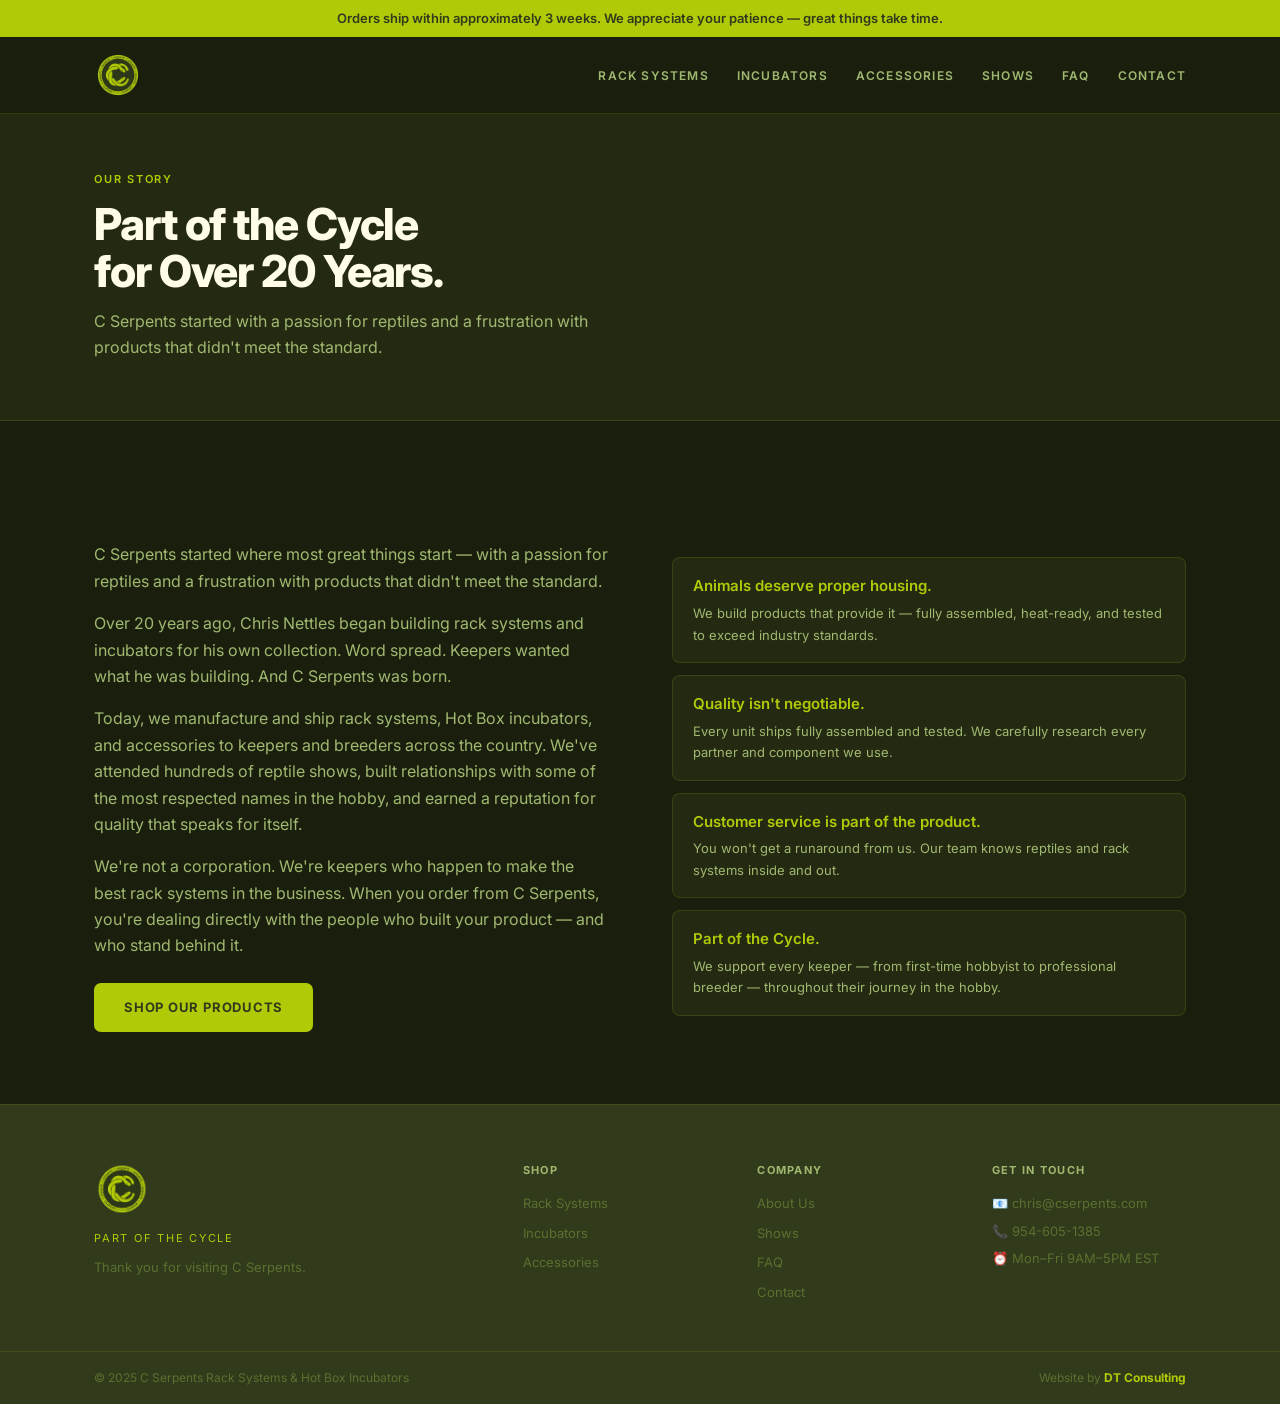
==== cserpents-site/about.html @ 13c09267 "Add files via upload" ====
<!DOCTYPE html>
<html lang="en">
<head>
<meta charset="UTF-8">
<meta name="viewport" content="width=device-width, initial-scale=1.0">
<title>About Us — C Serpents</title>
<link rel="stylesheet" href="css/style.css">
<link href="https://fonts.googleapis.com/css2?family=Inter:wght@300;400;500;600;700;800&display=swap" rel="stylesheet">
</head>
<body>
<div class="announcement-bar">Orders ship within approximately 3 weeks. We appreciate your patience — great things take time.</div>
<header class="site-header">
  <div class="container header-inner">
    <a href="index.html" class="logo"><img src="images/logo.png" alt="C Serpents" height="52"></a>
    <nav class="main-nav">
      <a href="rack-systems.html">Rack Systems</a>
      <a href="incubators.html">Incubators</a>
      <a href="accessories.html">Accessories</a>
      <a href="shows.html">Shows</a>
      <a href="faq.html">FAQ</a>
      <a href="contact.html">Contact</a>
    </nav>
    <button class="menu-toggle" onclick="toggleMenu()">☰</button>
  </div>
  <nav class="mobile-nav" id="mobileNav">
    <a href="rack-systems.html">Rack Systems</a><a href="incubators.html">Incubators</a><a href="accessories.html">Accessories</a><a href="shows.html">Shows</a><a href="faq.html">FAQ</a><a href="contact.html">Contact</a>
  </nav>
</header>
<section class="page-hero">
  <div class="container">
    <div class="eyebrow">Our Story</div>
    <h1>Part of the Cycle<br>for Over 20 Years.</h1>
    <p>C Serpents started with a passion for reptiles and a frustration with products that didn't meet the standard.</p>
  </div>
</section>
<section class="section">
  <div class="container">
    <div class="about-page-content">
      <div>
        <p>C Serpents started where most great things start — with a passion for reptiles and a frustration with products that didn't meet the standard.</p>
        <p>Over 20 years ago, Chris Nettles began building rack systems and incubators for his own collection. Word spread. Keepers wanted what he was building. And C Serpents was born.</p>
        <p>Today, we manufacture and ship rack systems, Hot Box incubators, and accessories to keepers and breeders across the country. We've attended hundreds of reptile shows, built relationships with some of the most respected names in the hobby, and earned a reputation for quality that speaks for itself.</p>
        <p>We're not a corporation. We're keepers who happen to make the best rack systems in the business. When you order from C Serpents, you're dealing directly with the people who built your product — and who stand behind it.</p>
        <a href="rack-systems.html" class="btn btn-primary" style="margin-top:8px;">Shop Our Products</a>
      </div>
      <div>
        <div class="values-list">
          <div class="value-item">
            <h4>Animals deserve proper housing.</h4>
            <p>We build products that provide it — fully assembled, heat-ready, and tested to exceed industry standards.</p>
          </div>
          <div class="value-item">
            <h4>Quality isn't negotiable.</h4>
            <p>Every unit ships fully assembled and tested. We carefully research every partner and component we use.</p>
          </div>
          <div class="value-item">
            <h4>Customer service is part of the product.</h4>
            <p>You won't get a runaround from us. Our team knows reptiles and rack systems inside and out.</p>
          </div>
          <div class="value-item">
            <h4>Part of the Cycle.</h4>
            <p>We support every keeper — from first-time hobbyist to professional breeder — throughout their journey in the hobby.</p>
          </div>
        </div>
      </div>
    </div>
  </div>
</section>
<footer class="site-footer">
  <div class="container footer-inner">
    <div class="footer-brand"><img src="images/logo.png" alt="C Serpents" height="56"><span class="footer-tagline">Part of the Cycle</span><p>Thank you for visiting C Serpents.</p></div>
    <div class="footer-links"><h4>Shop</h4><a href="rack-systems.html">Rack Systems</a><a href="incubators.html">Incubators</a><a href="accessories.html">Accessories</a></div>
    <div class="footer-links"><h4>Company</h4><a href="about.html">About Us</a><a href="shows.html">Shows</a><a href="faq.html">FAQ</a><a href="contact.html">Contact</a></div>
    <div class="footer-contact"><h4>Get in Touch</h4><p>📧 chris@cserpents.com</p><p>📞 954-605-1385</p><p>⏰ Mon–Fri 9AM–5PM EST</p></div>
  </div>
  <div class="footer-bottom"><div class="container"><span>© 2025 C Serpents Rack Systems & Hot Box Incubators</span><span>Website by <strong>DT Consulting</strong></span></div></div>
</footer>
<script src="js/main.js"></script>
</body>
</html>
---- cserpents-site/css/style.css ----
/* ── RESET & BASE ── */
*, *::before, *::after { box-sizing: border-box; margin: 0; padding: 0; }

:root {
  --green:  #b1ca07;
  --dark:   #313a1a;
  --bg:     #1a1f0d;
  --bg2:    #242a12;
  --bg3:    #2c3516;
  --border: rgba(177,202,7,0.15);
  --text:   #fffce8;
  --muted:  #a0b870;
  --dim:    #5a7030;
}

html { scroll-behavior: smooth; }

body {
  font-family: 'Inter', -apple-system, sans-serif;
  background: var(--bg);
  color: var(--text);
  font-size: 15px;
  line-height: 1.65;
}

img { max-width: 100%; display: block; }
a  { color: var(--green); text-decoration: none; }
a:hover { opacity: 0.85; }

.container { max-width: 1140px; margin: 0 auto; padding: 0 24px; }
.section    { padding: 72px 0; }
.eyebrow, .section-label {
  font-size: 11px; font-weight: 600;
  letter-spacing: 0.16em; text-transform: uppercase;
  color: var(--green); margin-bottom: 12px;
  display: block;
}

h1 { font-size: clamp(32px, 5vw, 56px); font-weight: 800; line-height: 1.08; letter-spacing: -0.025em; }
h2 { font-size: clamp(24px, 3.5vw, 38px); font-weight: 700; line-height: 1.15; letter-spacing: -0.02em; margin-bottom: 32px; }
h3 { font-size: 18px; font-weight: 600; margin-bottom: 8px; }
h4 { font-size: 15px; font-weight: 600; margin-bottom: 6px; }

p { color: var(--muted); margin-bottom: 12px; }

/* ── BUTTONS ── */
.btn {
  display: inline-block; padding: 12px 28px; border-radius: 7px;
  font-size: 13px; font-weight: 700; letter-spacing: 0.06em;
  text-transform: uppercase; transition: all 0.2s; cursor: pointer; border: none;
}
.btn-primary { background: var(--green); color: var(--dark); border: 2px solid var(--green); }
.btn-primary:hover { background: #9ab306; border-color: #9ab306; transform: translateY(-1px); opacity: 1; }
.btn-outline { background: transparent; color: var(--green); border: 2px solid var(--green); }
.btn-outline:hover { background: var(--green); color: var(--dark); transform: translateY(-1px); opacity: 1; }

/* ── ANNOUNCEMENT BAR ── */
.announcement-bar {
  background: var(--green); color: var(--dark);
  text-align: center; padding: 8px 16px;
  font-size: 13px; font-weight: 600;
}

/* ── HEADER ── */
.site-header { background: var(--bg); border-bottom: 1px solid var(--border); position: sticky; top: 0; z-index: 100; }
.header-inner { display: flex; align-items: center; justify-content: space-between; padding-top: 14px; padding-bottom: 14px; }
.logo img { height: 48px; }
.main-nav { display: flex; gap: 28px; align-items: center; }
.main-nav a { font-size: 12px; font-weight: 600; letter-spacing: 0.1em; text-transform: uppercase; color: var(--muted); transition: color 0.2s; }
.main-nav a:hover { color: var(--green); opacity: 1; }
.menu-toggle { display: none; background: none; border: none; color: var(--text); font-size: 22px; cursor: pointer; }
.mobile-nav { display: none; flex-direction: column; background: var(--bg2); padding: 16px 24px; gap: 14px; border-top: 1px solid var(--border); }
.mobile-nav.open { display: flex; }
.mobile-nav a { font-size: 14px; font-weight: 500; color: var(--muted); }

/* ── HERO ── */
.hero { padding: 80px 0 72px; }
.hero-inner { display: grid; grid-template-columns: 1fr auto; gap: 60px; align-items: center; }
.hero-text h1 { margin-bottom: 20px; }
.hero-text > p { font-size: 17px; max-width: 520px; margin-bottom: 32px; }
.hero-btns { display: flex; gap: 14px; flex-wrap: wrap; }
.hero-logo img { width: 260px; height: 260px; object-fit: contain; filter: drop-shadow(0 0 40px rgba(177,202,7,0.25)); }

/* ── CATEGORIES ── */
.cat-grid { display: grid; grid-template-columns: repeat(3,1fr); gap: 20px; margin-top: 8px; }
.cat-card { background: var(--bg2); border: 1px solid var(--border); border-radius: 12px; padding: 28px 24px; transition: border-color 0.2s, transform 0.15s; display: block; color: var(--text); }
.cat-card:hover { border-color: rgba(177,202,7,0.5); transform: translateY(-3px); opacity: 1; }
.cat-icon { font-size: 32px; margin-bottom: 14px; }
.cat-card h3 { color: var(--text); margin-bottom: 10px; }
.cat-card p { font-size: 14px; margin-bottom: 16px; }
.cat-link { color: var(--green); font-size: 13px; font-weight: 600; }

/* ── FEATURED PRODUCTS ── */
.featured { background: var(--bg2); }
.products-grid { display: grid; grid-template-columns: repeat(4,1fr); gap: 18px; }
.product-card { background: var(--bg); border: 1px solid var(--border); border-radius: 10px; overflow: hidden; transition: border-color 0.2s, transform 0.15s; display: block; color: var(--text); }
.product-card:hover { border-color: rgba(177,202,7,0.5); transform: translateY(-3px); opacity: 1; }
.product-card img { width: 100%; aspect-ratio: 1; object-fit: cover; background: var(--bg3); }
.product-info { padding: 16px; }
.product-info h4 { color: var(--text); font-size: 14px; margin-bottom: 6px; }
.product-price { color: var(--green); font-size: 18px; font-weight: 700; margin-bottom: 6px; }
.product-info p { font-size: 12px; margin: 0; }

/* ── SHOWS ── */
.shows-section { background: var(--bg3); }
.shows-list { display: flex; flex-direction: column; gap: 4px; margin-top: 8px; max-width: 640px; }
.show-item { display: flex; justify-content: space-between; align-items: center; padding: 14px 20px; background: var(--bg2); border: 1px solid var(--border); border-radius: 8px; }
.show-name { font-weight: 500; color: var(--text); }
.show-date { font-size: 13px; color: var(--green); font-weight: 600; }

/* ── ABOUT ── */
.about-inner { display: grid; grid-template-columns: 1fr 1fr; gap: 64px; align-items: center; }
.about-text h2 { margin-bottom: 16px; }
.stats-grid { display: grid; grid-template-columns: 1fr 1fr; gap: 16px; }
.stat { background: var(--bg2); border: 1px solid var(--border); border-radius: 10px; padding: 20px; text-align: center; }
.stat-num { font-size: 28px; font-weight: 800; color: var(--green); margin-bottom: 4px; }
.stat-label { font-size: 12px; color: var(--muted); font-weight: 500; }

/* ── TESTIMONIALS ── */
.testimonials { background: var(--bg2); }
.testimonials-grid { display: grid; grid-template-columns: repeat(3,1fr); gap: 18px; }
.testimonial { background: var(--bg); border: 1px solid var(--border); border-left: 3px solid var(--green); border-radius: 10px; padding: 22px 20px; }
.testimonial p { font-size: 14px; font-style: italic; color: var(--muted); margin-bottom: 12px; }
.testimonial cite { font-size: 12px; font-weight: 600; color: var(--green); font-style: normal; letter-spacing: 0.06em; }

/* ── PAGE HERO ── */
.page-hero { padding: 56px 0 48px; background: var(--bg2); border-bottom: 1px solid var(--border); }
.page-hero h1 { font-size: clamp(28px, 4vw, 44px); margin-bottom: 12px; }
.page-hero p { font-size: 16px; max-width: 560px; }

/* ── PRODUCT GRID FULL ── */
.product-grid-full { display: grid; grid-template-columns: repeat(auto-fill, minmax(260px,1fr)); gap: 20px; margin-top: 32px; }

/* ── FILTER BAR ── */
.filter-bar { display: flex; gap: 10px; flex-wrap: wrap; margin-bottom: 8px; }
.filter-btn { padding: 7px 18px; border-radius: 20px; border: 1px solid var(--border); background: var(--bg2); color: var(--muted); font-size: 12px; font-weight: 500; cursor: pointer; transition: all 0.2s; }
.filter-btn:hover, .filter-btn.active { background: var(--green); border-color: var(--green); color: var(--dark); }

/* ── FAQ ── */
.faq-list { display: flex; flex-direction: column; gap: 4px; max-width: 740px; }
.faq-item { border: 1px solid var(--border); border-radius: 8px; overflow: hidden; }
.faq-q { padding: 16px 20px; background: var(--bg2); display: flex; justify-content: space-between; align-items: center; cursor: pointer; font-weight: 500; color: var(--text); font-size: 15px; }
.faq-q:hover { background: var(--bg3); }
.faq-q .faq-icon { color: var(--green); font-size: 20px; transition: transform 0.2s; flex-shrink: 0; margin-left: 16px; }
.faq-q.open .faq-icon { transform: rotate(45deg); }
.faq-a { display: none; padding: 16px 20px; background: var(--bg); border-top: 1px solid var(--border); }
.faq-a.open { display: block; }
.faq-a p { font-size: 14px; margin: 0; line-height: 1.7; }

/* ── CONTACT ── */
.contact-grid { display: grid; grid-template-columns: 1fr 1fr; gap: 48px; }
.form-group { margin-bottom: 18px; }
.form-group label { display: block; font-size: 11px; font-weight: 600; color: var(--muted); text-transform: uppercase; letter-spacing: 0.08em; margin-bottom: 6px; }
.form-group input, .form-group textarea { width: 100%; padding: 10px 14px; background: var(--bg2); border: 1px solid var(--border); border-radius: 7px; color: var(--text); font-size: 14px; font-family: inherit; transition: border-color 0.2s; }
.form-group input:focus, .form-group textarea:focus { outline: none; border-color: var(--green); }
.form-group textarea { min-height: 120px; resize: vertical; }
.contact-detail { display: flex; gap: 12px; margin-bottom: 14px; font-size: 15px; align-items: flex-start; }
.contact-detail .icon { font-size: 18px; flex-shrink: 0; }

/* ── FOOTER ── */
.site-footer { background: var(--dark); border-top: 1px solid var(--border); padding: 56px 0 0; }
.footer-inner { display: grid; grid-template-columns: 2fr 1fr 1fr 1fr; gap: 40px; padding-bottom: 40px; }
.footer-brand img { margin-bottom: 12px; }
.footer-tagline { font-size: 11px; letter-spacing: 0.16em; text-transform: uppercase; color: var(--green); margin-bottom: 10px; display: block; }
.footer-brand p { font-size: 13px; color: var(--dim); }
.footer-links h4, .footer-contact h4 { font-size: 11px; font-weight: 700; letter-spacing: 0.12em; text-transform: uppercase; color: var(--muted); margin-bottom: 14px; }
.footer-links a { display: block; font-size: 13px; color: var(--dim); margin-bottom: 8px; transition: color 0.2s; }
.footer-links a:hover { color: var(--green); opacity: 1; }
.footer-contact p { font-size: 13px; color: var(--dim); margin-bottom: 6px; }
.social-links { display: flex; gap: 12px; margin-top: 14px; }
.social-links a { font-size: 12px; font-weight: 600; color: var(--green); }
.footer-bottom { border-top: 1px solid var(--border); padding: 16px 0; }
.footer-bottom .container { display: flex; justify-content: space-between; align-items: center; }
.footer-bottom span { font-size: 12px; color: var(--dim); }
.footer-bottom strong { color: var(--green); }

/* ── ABOUT PAGE ── */
.about-page-content { display: grid; grid-template-columns: 1fr 1fr; gap: 64px; align-items: start; margin-top: 48px; }
.about-page-content p { margin-bottom: 16px; font-size: 16px; }
.values-list { display: flex; flex-direction: column; gap: 12px; margin-top: 16px; }
.value-item { background: var(--bg2); border: 1px solid var(--border); border-radius: 8px; padding: 16px 20px; }
.value-item h4 { color: var(--green); margin-bottom: 4px; }
.value-item p { font-size: 13px; margin: 0; }

/* ── RESPONSIVE ── */
@media (max-width: 1024px) {
  .products-grid { grid-template-columns: repeat(2,1fr); }
  .testimonials-grid { grid-template-columns: repeat(2,1fr); }
  .footer-inner { grid-template-columns: 1fr 1fr; gap: 32px; }
}

@media (max-width: 768px) {
  .hero-inner { grid-template-columns: 1fr; }
  .hero-logo { display: none; }
  .cat-grid { grid-template-columns: 1fr; }
  .about-inner, .about-page-content, .contact-grid { grid-template-columns: 1fr; }
  .main-nav { display: none; }
  .menu-toggle { display: block; }
  .testimonials-grid { grid-template-columns: 1fr; }
  .footer-inner { grid-template-columns: 1fr 1fr; }
}

@media (max-width: 480px) {
  .products-grid { grid-template-columns: 1fr; }
  .stats-grid { grid-template-columns: 1fr 1fr; }
  .footer-inner { grid-template-columns: 1fr; }
  .hero-btns { flex-direction: column; }
  .btn { text-align: center; }
  .footer-bottom .container { flex-direction: column; gap: 6px; text-align: center; }
}
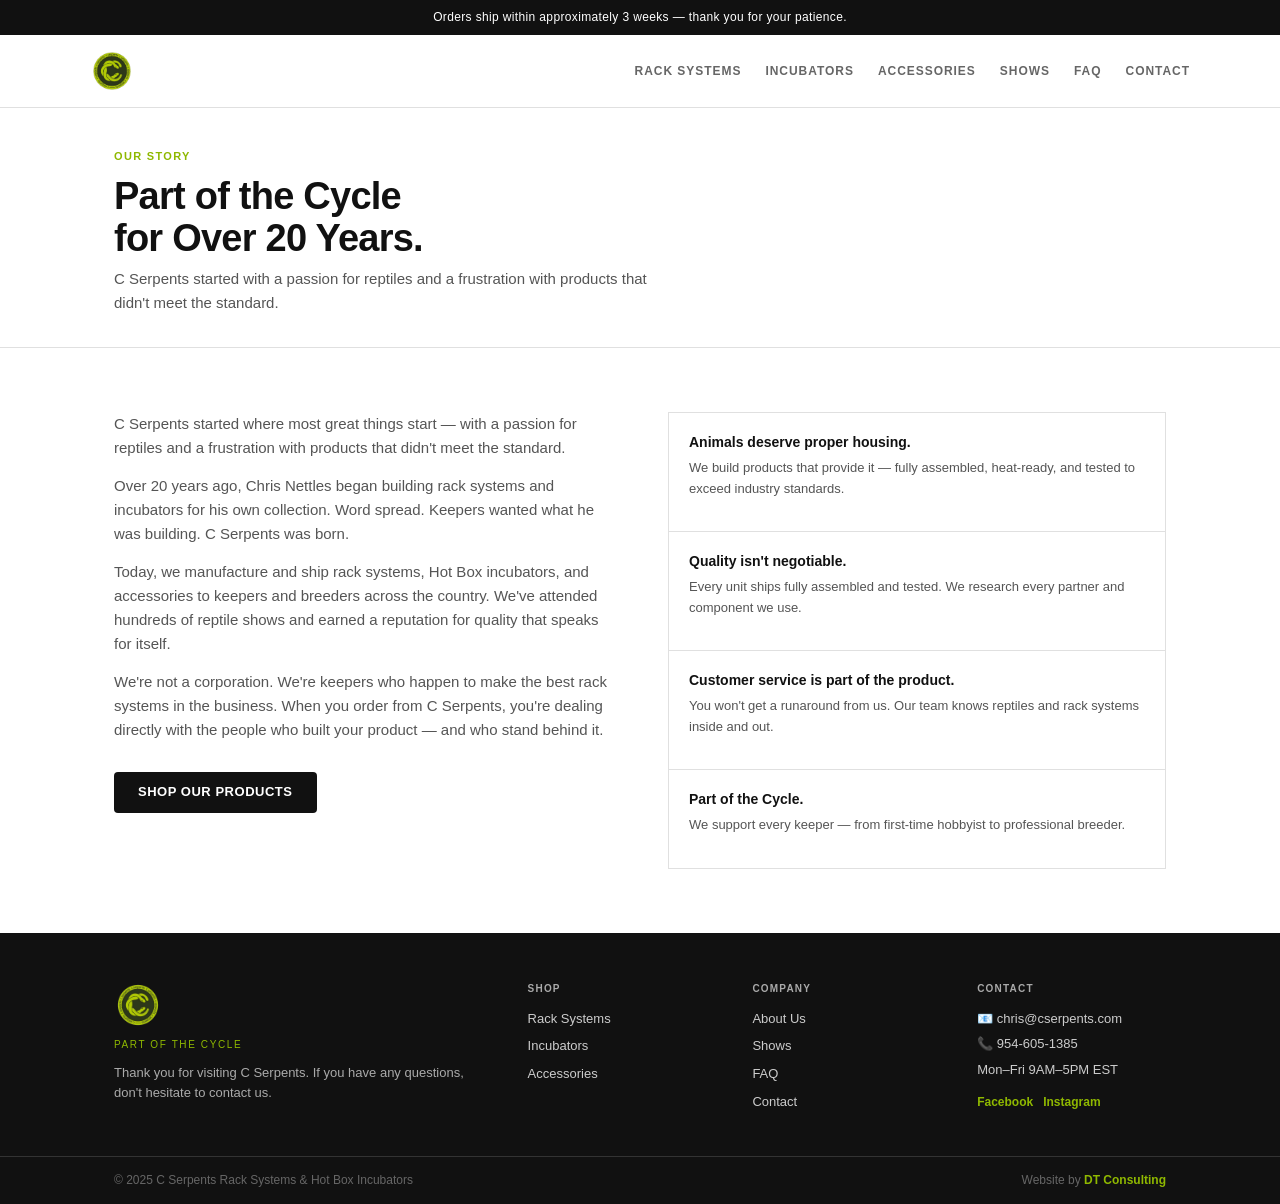
==== commit 107c7a5a: "Update about.html" ====
--- a/cserpents-site/about.html
+++ b/cserpents-site/about.html
@@ -3,15 +3,14 @@
 <head>
 <meta charset="UTF-8">
 <meta name="viewport" content="width=device-width, initial-scale=1.0">
-<title>About Us — C Serpents</title>
+<title>About C Serpents — Rack Systems & Incubators</title>
+<meta name="description" content="C Serpents has been manufacturing premium rack systems and incubators for reptile keepers for over 20 years.">
 <link rel="stylesheet" href="css/style.css">
-<link href="https://fonts.googleapis.com/css2?family=Inter:wght@300;400;500;600;700;800&display=swap" rel="stylesheet">
 </head>
-<body>
-<div class="announcement-bar">Orders ship within approximately 3 weeks. We appreciate your patience — great things take time.</div>
+<body><div class="announcement">Orders ship within approximately 3 weeks — thank you for your patience.</div>
 <header class="site-header">
   <div class="container header-inner">
-    <a href="index.html" class="logo"><img src="images/logo.png" alt="C Serpents" height="52"></a>
+    <a href="index.html" class="logo"><img src="images/logo.png" alt="C Serpents" height="44"></a>
     <nav class="main-nav">
       <a href="rack-systems.html">Rack Systems</a>
       <a href="incubators.html">Incubators</a>
@@ -20,61 +19,48 @@
       <a href="faq.html">FAQ</a>
       <a href="contact.html">Contact</a>
     </nav>
-    <button class="menu-toggle" onclick="toggleMenu()">☰</button>
+    <button class="menu-toggle" onclick="toggleMenu()">&#9776;</button>
   </div>
   <nav class="mobile-nav" id="mobileNav">
-    <a href="rack-systems.html">Rack Systems</a><a href="incubators.html">Incubators</a><a href="accessories.html">Accessories</a><a href="shows.html">Shows</a><a href="faq.html">FAQ</a><a href="contact.html">Contact</a>
+    <a href="rack-systems.html">Rack Systems</a>
+    <a href="incubators.html">Incubators</a>
+    <a href="accessories.html">Accessories</a>
+    <a href="shows.html">Shows</a>
+    <a href="faq.html">FAQ</a>
+    <a href="contact.html">Contact</a>
   </nav>
 </header>
-<section class="page-hero">
-  <div class="container">
-    <div class="eyebrow">Our Story</div>
-    <h1>Part of the Cycle<br>for Over 20 Years.</h1>
-    <p>C Serpents started with a passion for reptiles and a frustration with products that didn't meet the standard.</p>
+<section class="page-hero"><div class="container"><span class="label">Our Story</span><h1>Part of the Cycle<br>for Over 20 Years.</h1><p>C Serpents started with a passion for reptiles and a frustration with products that didn't meet the standard.</p></div></section>
+<section class="section"><div class="container about-inner">
+  <div>
+    <p>C Serpents started where most great things start &mdash; with a passion for reptiles and a frustration with products that didn't meet the standard.</p>
+    <p>Over 20 years ago, Chris Nettles began building rack systems and incubators for his own collection. Word spread. Keepers wanted what he was building. C Serpents was born.</p>
+    <p>Today, we manufacture and ship rack systems, Hot Box incubators, and accessories to keepers and breeders across the country. We've attended hundreds of reptile shows and earned a reputation for quality that speaks for itself.</p>
+    <p>We're not a corporation. We're keepers who happen to make the best rack systems in the business. When you order from C Serpents, you're dealing directly with the people who built your product &mdash; and who stand behind it.</p>
+    <a href="rack-systems.html" class="btn btn-primary" style="margin-top:16px;">Shop Our Products</a>
   </div>
-</section>
-<section class="section">
-  <div class="container">
-    <div class="about-page-content">
-      <div>
-        <p>C Serpents started where most great things start — with a passion for reptiles and a frustration with products that didn't meet the standard.</p>
-        <p>Over 20 years ago, Chris Nettles began building rack systems and incubators for his own collection. Word spread. Keepers wanted what he was building. And C Serpents was born.</p>
-        <p>Today, we manufacture and ship rack systems, Hot Box incubators, and accessories to keepers and breeders across the country. We've attended hundreds of reptile shows, built relationships with some of the most respected names in the hobby, and earned a reputation for quality that speaks for itself.</p>
-        <p>We're not a corporation. We're keepers who happen to make the best rack systems in the business. When you order from C Serpents, you're dealing directly with the people who built your product — and who stand behind it.</p>
-        <a href="rack-systems.html" class="btn btn-primary" style="margin-top:8px;">Shop Our Products</a>
-      </div>
-      <div>
-        <div class="values-list">
-          <div class="value-item">
-            <h4>Animals deserve proper housing.</h4>
-            <p>We build products that provide it — fully assembled, heat-ready, and tested to exceed industry standards.</p>
-          </div>
-          <div class="value-item">
-            <h4>Quality isn't negotiable.</h4>
-            <p>Every unit ships fully assembled and tested. We carefully research every partner and component we use.</p>
-          </div>
-          <div class="value-item">
-            <h4>Customer service is part of the product.</h4>
-            <p>You won't get a runaround from us. Our team knows reptiles and rack systems inside and out.</p>
-          </div>
-          <div class="value-item">
-            <h4>Part of the Cycle.</h4>
-            <p>We support every keeper — from first-time hobbyist to professional breeder — throughout their journey in the hobby.</p>
-          </div>
-        </div>
-      </div>
+  <div>
+    <div class="values-list">
+      <div class="value-item"><h4>Animals deserve proper housing.</h4><p>We build products that provide it &mdash; fully assembled, heat-ready, and tested to exceed industry standards.</p></div>
+      <div class="value-item"><h4>Quality isn't negotiable.</h4><p>Every unit ships fully assembled and tested. We research every partner and component we use.</p></div>
+      <div class="value-item"><h4>Customer service is part of the product.</h4><p>You won't get a runaround from us. Our team knows reptiles and rack systems inside and out.</p></div>
+      <div class="value-item"><h4>Part of the Cycle.</h4><p>We support every keeper &mdash; from first-time hobbyist to professional breeder.</p></div>
     </div>
   </div>
-</section>
+</div></section>
 <footer class="site-footer">
   <div class="container footer-inner">
-    <div class="footer-brand"><img src="images/logo.png" alt="C Serpents" height="56"><span class="footer-tagline">Part of the Cycle</span><p>Thank you for visiting C Serpents.</p></div>
+    <div class="footer-brand">
+      <img src="images/logo.png" alt="C Serpents" height="48">
+      <span class="footer-tagline">Part of the Cycle</span>
+      <p>Thank you for visiting C Serpents. If you have any questions, don't hesitate to contact us.</p>
+    </div>
     <div class="footer-links"><h4>Shop</h4><a href="rack-systems.html">Rack Systems</a><a href="incubators.html">Incubators</a><a href="accessories.html">Accessories</a></div>
     <div class="footer-links"><h4>Company</h4><a href="about.html">About Us</a><a href="shows.html">Shows</a><a href="faq.html">FAQ</a><a href="contact.html">Contact</a></div>
-    <div class="footer-contact"><h4>Get in Touch</h4><p>📧 chris@cserpents.com</p><p>📞 954-605-1385</p><p>⏰ Mon–Fri 9AM–5PM EST</p></div>
+    <div class="footer-contact"><h4>Contact</h4><p>&#128231; chris@cserpents.com</p><p>&#128222; 954-605-1385</p><p>Mon&#8211;Fri 9AM&#8211;5PM EST</p><div class="social-links"><a href="https://www.facebook.com/C-Serpents-Reptiles-and-Racks-219701221396232/" target="_blank">Facebook</a><a href="https://www.instagram.com/cserpents/" target="_blank">Instagram</a></div></div>
   </div>
-  <div class="footer-bottom"><div class="container"><span>© 2025 C Serpents Rack Systems & Hot Box Incubators</span><span>Website by <strong>DT Consulting</strong></span></div></div>
+  <div class="footer-bottom"><div class="container"><span>&copy; 2025 C Serpents Rack Systems &amp; Hot Box Incubators</span><span>Website by <strong>DT Consulting</strong></span></div></div>
 </footer>
 <script src="js/main.js"></script>
 </body>
-</html>+</html>
--- a/cserpents-site/css/style.css
+++ b/cserpents-site/css/style.css
@@ -1,210 +1,247 @@
-/* ── RESET & BASE ── */
 *, *::before, *::after { box-sizing: border-box; margin: 0; padding: 0; }
 
 :root {
-  --green:  #b1ca07;
-  --dark:   #313a1a;
-  --bg:     #1a1f0d;
-  --bg2:    #242a12;
-  --bg3:    #2c3516;
-  --border: rgba(177,202,7,0.15);
-  --text:   #fffce8;
-  --muted:  #a0b870;
-  --dim:    #5a7030;
+  --green: #8fb800;
+  --black: #111111;
+  --gray:  #555555;
+  --light: #f5f5f5;
+  --border: #e0e0e0;
+  --white: #ffffff;
 }
 
 html { scroll-behavior: smooth; }
 
 body {
-  font-family: 'Inter', -apple-system, sans-serif;
-  background: var(--bg);
-  color: var(--text);
+  font-family: -apple-system, BlinkMacSystemFont, 'Segoe UI', Helvetica, Arial, sans-serif;
+  background: var(--white);
+  color: var(--black);
   font-size: 15px;
-  line-height: 1.65;
+  line-height: 1.6;
 }
 
 img { max-width: 100%; display: block; }
-a  { color: var(--green); text-decoration: none; }
-a:hover { opacity: 0.85; }
-
-.container { max-width: 1140px; margin: 0 auto; padding: 0 24px; }
-.section    { padding: 72px 0; }
-.eyebrow, .section-label {
+a { color: var(--black); text-decoration: none; }
+
+.container { max-width: 1100px; margin: 0 auto; padding: 0 24px; }
+.section { padding: 64px 0; }
+
+h1 { font-size: clamp(28px, 4vw, 48px); font-weight: 700; line-height: 1.1; letter-spacing: -0.02em; }
+h2 { font-size: clamp(22px, 3vw, 34px); font-weight: 700; line-height: 1.15; letter-spacing: -0.015em; margin-bottom: 28px; }
+h3 { font-size: 17px; font-weight: 600; margin-bottom: 6px; }
+h4 { font-size: 14px; font-weight: 600; margin-bottom: 4px; }
+p  { color: var(--gray); }
+
+/* LABEL */
+.label {
   font-size: 11px; font-weight: 600;
-  letter-spacing: 0.16em; text-transform: uppercase;
-  color: var(--green); margin-bottom: 12px;
-  display: block;
-}
-
-h1 { font-size: clamp(32px, 5vw, 56px); font-weight: 800; line-height: 1.08; letter-spacing: -0.025em; }
-h2 { font-size: clamp(24px, 3.5vw, 38px); font-weight: 700; line-height: 1.15; letter-spacing: -0.02em; margin-bottom: 32px; }
-h3 { font-size: 18px; font-weight: 600; margin-bottom: 8px; }
-h4 { font-size: 15px; font-weight: 600; margin-bottom: 6px; }
-
-p { color: var(--muted); margin-bottom: 12px; }
-
-/* ── BUTTONS ── */
+  letter-spacing: 0.12em; text-transform: uppercase;
+  color: var(--green); display: block; margin-bottom: 10px;
+}
+
+/* BUTTONS */
 .btn {
-  display: inline-block; padding: 12px 28px; border-radius: 7px;
-  font-size: 13px; font-weight: 700; letter-spacing: 0.06em;
-  text-transform: uppercase; transition: all 0.2s; cursor: pointer; border: none;
-}
-.btn-primary { background: var(--green); color: var(--dark); border: 2px solid var(--green); }
-.btn-primary:hover { background: #9ab306; border-color: #9ab306; transform: translateY(-1px); opacity: 1; }
-.btn-outline { background: transparent; color: var(--green); border: 2px solid var(--green); }
-.btn-outline:hover { background: var(--green); color: var(--dark); transform: translateY(-1px); opacity: 1; }
-
-/* ── ANNOUNCEMENT BAR ── */
-.announcement-bar {
-  background: var(--green); color: var(--dark);
+  display: inline-block; padding: 10px 24px;
+  font-size: 13px; font-weight: 600;
+  letter-spacing: 0.04em; text-transform: uppercase;
+  border-radius: 4px; transition: background 0.15s, color 0.15s;
+  cursor: pointer; border: none;
+}
+.btn-primary { background: var(--black); color: var(--white); }
+.btn-primary:hover { background: #333; color: var(--white); }
+.btn-outline { background: transparent; color: var(--black); border: 1.5px solid var(--black); }
+.btn-outline:hover { background: var(--black); color: var(--white); }
+.btn-green { background: var(--green); color: var(--white); }
+.btn-green:hover { background: #7aa300; color: var(--white); }
+
+/* ANNOUNCEMENT */
+.announcement {
+  background: var(--black); color: var(--white);
   text-align: center; padding: 8px 16px;
-  font-size: 13px; font-weight: 600;
-}
-
-/* ── HEADER ── */
-.site-header { background: var(--bg); border-bottom: 1px solid var(--border); position: sticky; top: 0; z-index: 100; }
-.header-inner { display: flex; align-items: center; justify-content: space-between; padding-top: 14px; padding-bottom: 14px; }
-.logo img { height: 48px; }
-.main-nav { display: flex; gap: 28px; align-items: center; }
-.main-nav a { font-size: 12px; font-weight: 600; letter-spacing: 0.1em; text-transform: uppercase; color: var(--muted); transition: color 0.2s; }
-.main-nav a:hover { color: var(--green); opacity: 1; }
-.menu-toggle { display: none; background: none; border: none; color: var(--text); font-size: 22px; cursor: pointer; }
-.mobile-nav { display: none; flex-direction: column; background: var(--bg2); padding: 16px 24px; gap: 14px; border-top: 1px solid var(--border); }
+  font-size: 12px; font-weight: 500; letter-spacing: 0.03em;
+}
+
+/* HEADER */
+.site-header {
+  background: var(--white);
+  border-bottom: 1px solid var(--border);
+  position: sticky; top: 0; z-index: 100;
+}
+.header-inner {
+  display: flex; align-items: center;
+  justify-content: space-between;
+  padding: 14px 0;
+}
+.logo img { height: 44px; }
+.main-nav { display: flex; gap: 24px; align-items: center; }
+.main-nav a {
+  font-size: 12px; font-weight: 600;
+  letter-spacing: 0.08em; text-transform: uppercase;
+  color: #666; transition: color 0.15s;
+}
+.main-nav a:hover, .main-nav a.active { color: var(--black); }
+.menu-toggle { display: none; background: none; border: none; font-size: 20px; cursor: pointer; }
+.mobile-nav { display: none; flex-direction: column; padding: 16px 24px; gap: 14px; border-top: 1px solid var(--border); background: var(--white); }
 .mobile-nav.open { display: flex; }
-.mobile-nav a { font-size: 14px; font-weight: 500; color: var(--muted); }
-
-/* ── HERO ── */
-.hero { padding: 80px 0 72px; }
-.hero-inner { display: grid; grid-template-columns: 1fr auto; gap: 60px; align-items: center; }
-.hero-text h1 { margin-bottom: 20px; }
-.hero-text > p { font-size: 17px; max-width: 520px; margin-bottom: 32px; }
-.hero-btns { display: flex; gap: 14px; flex-wrap: wrap; }
-.hero-logo img { width: 260px; height: 260px; object-fit: contain; filter: drop-shadow(0 0 40px rgba(177,202,7,0.25)); }
-
-/* ── CATEGORIES ── */
-.cat-grid { display: grid; grid-template-columns: repeat(3,1fr); gap: 20px; margin-top: 8px; }
-.cat-card { background: var(--bg2); border: 1px solid var(--border); border-radius: 12px; padding: 28px 24px; transition: border-color 0.2s, transform 0.15s; display: block; color: var(--text); }
-.cat-card:hover { border-color: rgba(177,202,7,0.5); transform: translateY(-3px); opacity: 1; }
-.cat-icon { font-size: 32px; margin-bottom: 14px; }
-.cat-card h3 { color: var(--text); margin-bottom: 10px; }
-.cat-card p { font-size: 14px; margin-bottom: 16px; }
-.cat-link { color: var(--green); font-size: 13px; font-weight: 600; }
-
-/* ── FEATURED PRODUCTS ── */
-.featured { background: var(--bg2); }
-.products-grid { display: grid; grid-template-columns: repeat(4,1fr); gap: 18px; }
-.product-card { background: var(--bg); border: 1px solid var(--border); border-radius: 10px; overflow: hidden; transition: border-color 0.2s, transform 0.15s; display: block; color: var(--text); }
-.product-card:hover { border-color: rgba(177,202,7,0.5); transform: translateY(-3px); opacity: 1; }
-.product-card img { width: 100%; aspect-ratio: 1; object-fit: cover; background: var(--bg3); }
-.product-info { padding: 16px; }
-.product-info h4 { color: var(--text); font-size: 14px; margin-bottom: 6px; }
-.product-price { color: var(--green); font-size: 18px; font-weight: 700; margin-bottom: 6px; }
-.product-info p { font-size: 12px; margin: 0; }
-
-/* ── SHOWS ── */
-.shows-section { background: var(--bg3); }
-.shows-list { display: flex; flex-direction: column; gap: 4px; margin-top: 8px; max-width: 640px; }
-.show-item { display: flex; justify-content: space-between; align-items: center; padding: 14px 20px; background: var(--bg2); border: 1px solid var(--border); border-radius: 8px; }
-.show-name { font-weight: 500; color: var(--text); }
+.mobile-nav a { font-size: 14px; font-weight: 500; color: #555; }
+
+/* HERO */
+.hero { padding: 64px 0 56px; border-bottom: 1px solid var(--border); }
+.hero-inner { display: grid; grid-template-columns: 1fr 280px; gap: 48px; align-items: center; }
+.hero .label { margin-bottom: 14px; }
+.hero h1 { margin-bottom: 16px; }
+.hero p { font-size: 16px; max-width: 500px; margin-bottom: 28px; }
+.hero-btns { display: flex; gap: 12px; flex-wrap: wrap; }
+.hero-img img { width: 240px; height: 240px; object-fit: contain; }
+
+/* CATEGORIES */
+.categories { background: var(--light); }
+.cat-grid { display: grid; grid-template-columns: repeat(3,1fr); gap: 1px; background: var(--border); border: 1px solid var(--border); }
+.cat-card {
+  background: var(--white); padding: 28px 24px;
+  display: block; transition: background 0.15s;
+}
+.cat-card:hover { background: #fafff0; }
+.cat-card h3 { color: var(--black); margin-bottom: 8px; font-size: 16px; }
+.cat-card p { font-size: 13px; margin-bottom: 14px; line-height: 1.55; }
+.cat-link { font-size: 12px; font-weight: 600; color: var(--green); text-transform: uppercase; letter-spacing: 0.06em; }
+
+/* PRODUCTS GRID */
+.product-grid { display: grid; grid-template-columns: repeat(4,1fr); gap: 16px; }
+.product-card {
+  border: 1px solid var(--border); display: block;
+  transition: border-color 0.15s;
+}
+.product-card:hover { border-color: #aaa; }
+.product-card img { width: 100%; aspect-ratio: 1; object-fit: cover; background: var(--light); }
+.product-info { padding: 14px; }
+.product-info h4 { color: var(--black); font-size: 13px; margin-bottom: 4px; line-height: 1.4; }
+.product-price { color: var(--green); font-size: 16px; font-weight: 700; margin-bottom: 4px; }
+.product-info p { font-size: 12px; line-height: 1.5; }
+
+/* ALL PRODUCTS PAGE */
+.product-grid-full { display: grid; grid-template-columns: repeat(auto-fill, minmax(220px,1fr)); gap: 16px; margin-top: 24px; }
+
+/* FILTER */
+.filter-bar { display: flex; gap: 8px; flex-wrap: wrap; margin-bottom: 24px; }
+.filter-btn {
+  padding: 6px 16px; font-size: 12px; font-weight: 500;
+  border: 1px solid var(--border); background: var(--white);
+  cursor: pointer; transition: all 0.15s; border-radius: 2px;
+}
+.filter-btn:hover { border-color: var(--black); }
+.filter-btn.active { background: var(--black); color: var(--white); border-color: var(--black); }
+
+/* SHOWS */
+.shows-list { display: flex; flex-direction: column; border: 1px solid var(--border); max-width: 600px; }
+.show-item {
+  display: flex; justify-content: space-between;
+  align-items: center; padding: 14px 18px;
+  border-bottom: 1px solid var(--border);
+}
+.show-item:last-child { border-bottom: none; }
+.show-name { font-weight: 500; font-size: 14px; }
 .show-date { font-size: 13px; color: var(--green); font-weight: 600; }
 
-/* ── ABOUT ── */
-.about-inner { display: grid; grid-template-columns: 1fr 1fr; gap: 64px; align-items: center; }
-.about-text h2 { margin-bottom: 16px; }
-.stats-grid { display: grid; grid-template-columns: 1fr 1fr; gap: 16px; }
-.stat { background: var(--bg2); border: 1px solid var(--border); border-radius: 10px; padding: 20px; text-align: center; }
-.stat-num { font-size: 28px; font-weight: 800; color: var(--green); margin-bottom: 4px; }
-.stat-label { font-size: 12px; color: var(--muted); font-weight: 500; }
-
-/* ── TESTIMONIALS ── */
-.testimonials { background: var(--bg2); }
-.testimonials-grid { display: grid; grid-template-columns: repeat(3,1fr); gap: 18px; }
-.testimonial { background: var(--bg); border: 1px solid var(--border); border-left: 3px solid var(--green); border-radius: 10px; padding: 22px 20px; }
-.testimonial p { font-size: 14px; font-style: italic; color: var(--muted); margin-bottom: 12px; }
-.testimonial cite { font-size: 12px; font-weight: 600; color: var(--green); font-style: normal; letter-spacing: 0.06em; }
-
-/* ── PAGE HERO ── */
-.page-hero { padding: 56px 0 48px; background: var(--bg2); border-bottom: 1px solid var(--border); }
-.page-hero h1 { font-size: clamp(28px, 4vw, 44px); margin-bottom: 12px; }
-.page-hero p { font-size: 16px; max-width: 560px; }
-
-/* ── PRODUCT GRID FULL ── */
-.product-grid-full { display: grid; grid-template-columns: repeat(auto-fill, minmax(260px,1fr)); gap: 20px; margin-top: 32px; }
-
-/* ── FILTER BAR ── */
-.filter-bar { display: flex; gap: 10px; flex-wrap: wrap; margin-bottom: 8px; }
-.filter-btn { padding: 7px 18px; border-radius: 20px; border: 1px solid var(--border); background: var(--bg2); color: var(--muted); font-size: 12px; font-weight: 500; cursor: pointer; transition: all 0.2s; }
-.filter-btn:hover, .filter-btn.active { background: var(--green); border-color: var(--green); color: var(--dark); }
-
-/* ── FAQ ── */
-.faq-list { display: flex; flex-direction: column; gap: 4px; max-width: 740px; }
-.faq-item { border: 1px solid var(--border); border-radius: 8px; overflow: hidden; }
-.faq-q { padding: 16px 20px; background: var(--bg2); display: flex; justify-content: space-between; align-items: center; cursor: pointer; font-weight: 500; color: var(--text); font-size: 15px; }
-.faq-q:hover { background: var(--bg3); }
-.faq-q .faq-icon { color: var(--green); font-size: 20px; transition: transform 0.2s; flex-shrink: 0; margin-left: 16px; }
+/* ABOUT / STATS */
+.about-inner { display: grid; grid-template-columns: 1fr 1fr; gap: 56px; align-items: start; }
+.about-inner p { margin-bottom: 14px; font-size: 15px; }
+.stats-grid { display: grid; grid-template-columns: 1fr 1fr; gap: 1px; background: var(--border); border: 1px solid var(--border); }
+.stat { background: var(--white); padding: 20px; }
+.stat-num { font-size: 26px; font-weight: 700; color: var(--black); margin-bottom: 2px; }
+.stat-label { font-size: 12px; color: var(--gray); }
+
+/* TESTIMONIALS */
+.testimonials { background: var(--light); }
+.testimonials-grid { display: grid; grid-template-columns: repeat(3,1fr); gap: 16px; }
+.testimonial { background: var(--white); border: 1px solid var(--border); padding: 20px; }
+.testimonial p { font-size: 13px; font-style: italic; color: var(--gray); margin-bottom: 10px; line-height: 1.6; }
+.testimonial cite { font-size: 12px; font-weight: 600; color: var(--black); font-style: normal; }
+
+/* PAGE HERO */
+.page-hero { padding: 40px 0 32px; border-bottom: 1px solid var(--border); }
+.page-hero h1 { font-size: clamp(24px, 3.5vw, 38px); margin-bottom: 8px; }
+.page-hero p { font-size: 15px; max-width: 560px; }
+
+/* INFO BOX */
+.info-box { background: var(--light); border: 1px solid var(--border); padding: 22px 24px; margin-top: 32px; max-width: 640px; }
+.info-box h4 { margin-bottom: 8px; font-size: 14px; }
+.info-box p { font-size: 13px; }
+
+/* FAQ */
+.faq-list { display: flex; flex-direction: column; max-width: 720px; }
+.faq-item { border-bottom: 1px solid var(--border); }
+.faq-item:first-child { border-top: 1px solid var(--border); }
+.faq-q {
+  padding: 16px 0; display: flex; justify-content: space-between;
+  align-items: center; cursor: pointer; font-weight: 500; font-size: 15px;
+}
+.faq-q:hover { color: var(--green); }
+.faq-icon { color: var(--green); font-size: 18px; flex-shrink: 0; margin-left: 16px; transition: transform 0.2s; }
 .faq-q.open .faq-icon { transform: rotate(45deg); }
-.faq-a { display: none; padding: 16px 20px; background: var(--bg); border-top: 1px solid var(--border); }
+.faq-a { display: none; padding: 0 0 16px; }
 .faq-a.open { display: block; }
-.faq-a p { font-size: 14px; margin: 0; line-height: 1.7; }
-
-/* ── CONTACT ── */
+.faq-a p { font-size: 14px; line-height: 1.7; }
+
+/* CONTACT */
 .contact-grid { display: grid; grid-template-columns: 1fr 1fr; gap: 48px; }
-.form-group { margin-bottom: 18px; }
-.form-group label { display: block; font-size: 11px; font-weight: 600; color: var(--muted); text-transform: uppercase; letter-spacing: 0.08em; margin-bottom: 6px; }
-.form-group input, .form-group textarea { width: 100%; padding: 10px 14px; background: var(--bg2); border: 1px solid var(--border); border-radius: 7px; color: var(--text); font-size: 14px; font-family: inherit; transition: border-color 0.2s; }
-.form-group input:focus, .form-group textarea:focus { outline: none; border-color: var(--green); }
-.form-group textarea { min-height: 120px; resize: vertical; }
-.contact-detail { display: flex; gap: 12px; margin-bottom: 14px; font-size: 15px; align-items: flex-start; }
-.contact-detail .icon { font-size: 18px; flex-shrink: 0; }
-
-/* ── FOOTER ── */
-.site-footer { background: var(--dark); border-top: 1px solid var(--border); padding: 56px 0 0; }
-.footer-inner { display: grid; grid-template-columns: 2fr 1fr 1fr 1fr; gap: 40px; padding-bottom: 40px; }
-.footer-brand img { margin-bottom: 12px; }
-.footer-tagline { font-size: 11px; letter-spacing: 0.16em; text-transform: uppercase; color: var(--green); margin-bottom: 10px; display: block; }
-.footer-brand p { font-size: 13px; color: var(--dim); }
-.footer-links h4, .footer-contact h4 { font-size: 11px; font-weight: 700; letter-spacing: 0.12em; text-transform: uppercase; color: var(--muted); margin-bottom: 14px; }
-.footer-links a { display: block; font-size: 13px; color: var(--dim); margin-bottom: 8px; transition: color 0.2s; }
-.footer-links a:hover { color: var(--green); opacity: 1; }
-.footer-contact p { font-size: 13px; color: var(--dim); margin-bottom: 6px; }
-.social-links { display: flex; gap: 12px; margin-top: 14px; }
+.form-group { margin-bottom: 16px; }
+.form-group label { display: block; font-size: 11px; font-weight: 600; text-transform: uppercase; letter-spacing: 0.08em; color: #666; margin-bottom: 5px; }
+.form-group input, .form-group textarea {
+  width: 100%; padding: 9px 12px;
+  border: 1px solid var(--border); background: var(--white);
+  font-size: 14px; font-family: inherit; color: var(--black);
+  transition: border-color 0.15s;
+}
+.form-group input:focus, .form-group textarea:focus { outline: none; border-color: var(--black); }
+.form-group textarea { min-height: 110px; resize: vertical; }
+.contact-detail { display: flex; gap: 12px; margin-bottom: 14px; font-size: 14px; }
+
+/* VALUES */
+.values-list { display: flex; flex-direction: column; gap: 0; border: 1px solid var(--border); }
+.value-item { padding: 18px 20px; border-bottom: 1px solid var(--border); }
+.value-item:last-child { border-bottom: none; }
+.value-item h4 { color: var(--black); margin-bottom: 4px; }
+.value-item p { font-size: 13px; }
+
+/* FOOTER */
+.site-footer { background: var(--black); color: var(--white); padding: 48px 0 0; }
+.footer-inner { display: grid; grid-template-columns: 2fr 1fr 1fr 1fr; gap: 36px; padding-bottom: 36px; }
+.footer-brand p { font-size: 13px; color: #aaa; margin-top: 10px; }
+.footer-tagline { font-size: 10px; letter-spacing: 0.16em; text-transform: uppercase; color: var(--green); display: block; margin-top: 8px; margin-bottom: 6px; }
+.footer-links h4, .footer-contact h4 { font-size: 10px; font-weight: 600; letter-spacing: 0.12em; text-transform: uppercase; color: #aaa; margin-bottom: 12px; }
+.footer-links a { display: block; font-size: 13px; color: #ccc; margin-bottom: 7px; transition: color 0.15s; }
+.footer-links a:hover { color: var(--white); }
+.footer-contact p { font-size: 13px; color: #ccc; margin-bottom: 5px; }
+.social-links { display: flex; gap: 10px; margin-top: 12px; }
 .social-links a { font-size: 12px; font-weight: 600; color: var(--green); }
-.footer-bottom { border-top: 1px solid var(--border); padding: 16px 0; }
-.footer-bottom .container { display: flex; justify-content: space-between; align-items: center; }
-.footer-bottom span { font-size: 12px; color: var(--dim); }
+.footer-bottom { border-top: 1px solid #333; padding: 14px 0; }
+.footer-bottom .container { display: flex; justify-content: space-between; }
+.footer-bottom span { font-size: 12px; color: #666; }
 .footer-bottom strong { color: var(--green); }
 
-/* ── ABOUT PAGE ── */
-.about-page-content { display: grid; grid-template-columns: 1fr 1fr; gap: 64px; align-items: start; margin-top: 48px; }
-.about-page-content p { margin-bottom: 16px; font-size: 16px; }
-.values-list { display: flex; flex-direction: column; gap: 12px; margin-top: 16px; }
-.value-item { background: var(--bg2); border: 1px solid var(--border); border-radius: 8px; padding: 16px 20px; }
-.value-item h4 { color: var(--green); margin-bottom: 4px; }
-.value-item p { font-size: 13px; margin: 0; }
-
-/* ── RESPONSIVE ── */
+/* SECTION DIVIDER */
+.divider { height: 1px; background: var(--border); }
+
+/* RESPONSIVE */
 @media (max-width: 1024px) {
-  .products-grid { grid-template-columns: repeat(2,1fr); }
+  .product-grid { grid-template-columns: repeat(3,1fr); }
   .testimonials-grid { grid-template-columns: repeat(2,1fr); }
-  .footer-inner { grid-template-columns: 1fr 1fr; gap: 32px; }
-}
-
+  .footer-inner { grid-template-columns: 1fr 1fr; }
+}
 @media (max-width: 768px) {
   .hero-inner { grid-template-columns: 1fr; }
-  .hero-logo { display: none; }
+  .hero-img { display: none; }
   .cat-grid { grid-template-columns: 1fr; }
-  .about-inner, .about-page-content, .contact-grid { grid-template-columns: 1fr; }
+  .about-inner, .contact-grid { grid-template-columns: 1fr; }
   .main-nav { display: none; }
   .menu-toggle { display: block; }
   .testimonials-grid { grid-template-columns: 1fr; }
   .footer-inner { grid-template-columns: 1fr 1fr; }
-}
-
+  .product-grid { grid-template-columns: repeat(2,1fr); }
+}
 @media (max-width: 480px) {
-  .products-grid { grid-template-columns: 1fr; }
+  .product-grid { grid-template-columns: 1fr; }
   .stats-grid { grid-template-columns: 1fr 1fr; }
   .footer-inner { grid-template-columns: 1fr; }
-  .hero-btns { flex-direction: column; }
-  .btn { text-align: center; }
-  .footer-bottom .container { flex-direction: column; gap: 6px; text-align: center; }
-}
+  .footer-bottom .container { flex-direction: column; gap: 4px; }
+}
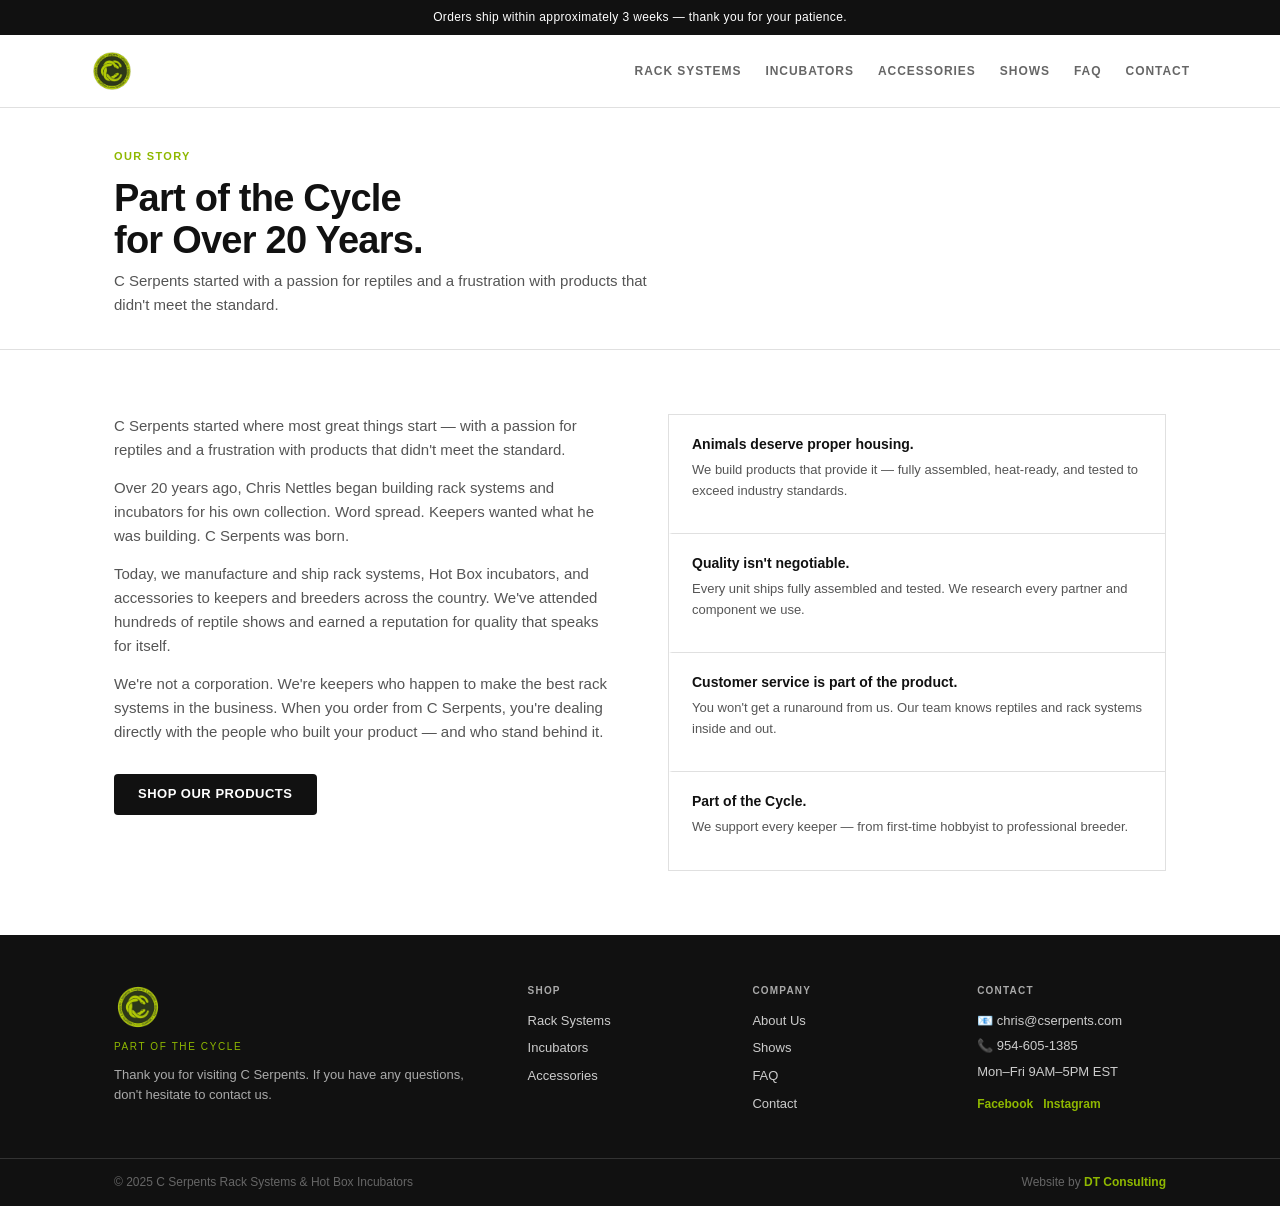
==== commit 81f1c04b: "Update about.html" ====
--- a/cserpents-site/about.html
+++ b/cserpents-site/about.html
@@ -2,7 +2,10 @@
 <html lang="en">
 <head>
 <meta charset="UTF-8">
-<meta name="viewport" content="width=device-width, initial-scale=1.0">
+<meta name="viewport" content="width=device-width, initial-scale=1.0, viewport-fit=cover">
+<meta name="theme-color" content="#ffffff">
+<meta name="apple-mobile-web-app-capable" content="yes">
+<meta name="apple-mobile-web-app-status-bar-style" content="default">
 <title>About C Serpents — Rack Systems & Incubators</title>
 <meta name="description" content="C Serpents has been manufacturing premium rack systems and incubators for reptile keepers for over 20 years.">
 <link rel="stylesheet" href="css/style.css">
--- a/cserpents-site/css/style.css
+++ b/cserpents-site/css/style.css
@@ -245,3 +245,455 @@
   .footer-inner { grid-template-columns: 1fr; }
   .footer-bottom .container { flex-direction: column; gap: 4px; }
 }
+
+/* ── ANIMATIONS ── */
+
+/* Fade up on scroll */
+.fade-up {
+  opacity: 0;
+  transform: translateY(24px);
+  transition: opacity 0.55s ease, transform 0.55s ease;
+}
+.fade-up.visible {
+  opacity: 1;
+  transform: translateY(0);
+}
+
+/* Stagger children */
+.fade-up:nth-child(2) { transition-delay: 0.08s; }
+.fade-up:nth-child(3) { transition-delay: 0.16s; }
+.fade-up:nth-child(4) { transition-delay: 0.24s; }
+.fade-up:nth-child(5) { transition-delay: 0.32s; }
+.fade-up:nth-child(6) { transition-delay: 0.40s; }
+
+/* Hero text animation */
+.hero-animate {
+  opacity: 0;
+  transform: translateY(20px);
+  animation: heroIn 0.7s ease forwards;
+}
+.hero-animate:nth-child(1) { animation-delay: 0.05s; }
+.hero-animate:nth-child(2) { animation-delay: 0.15s; }
+.hero-animate:nth-child(3) { animation-delay: 0.25s; }
+.hero-animate:nth-child(4) { animation-delay: 0.38s; }
+
+@keyframes heroIn {
+  to { opacity: 1; transform: translateY(0); }
+}
+
+/* Hero logo spin-in */
+.hero-img img {
+  animation: logoIn 0.9s cubic-bezier(0.34, 1.56, 0.64, 1) forwards;
+  opacity: 0;
+  animation-delay: 0.2s;
+}
+@keyframes logoIn {
+  from { opacity: 0; transform: scale(0.8) rotate(-8deg); }
+  to   { opacity: 1; transform: scale(1) rotate(0deg); }
+}
+
+/* Product card hover */
+.product-card {
+  transition: border-color 0.2s, transform 0.2s, box-shadow 0.2s;
+}
+.product-card:hover {
+  border-color: var(--green) !important;
+  transform: translateY(-4px);
+  box-shadow: 0 8px 24px rgba(0,0,0,0.08);
+}
+.product-card img {
+  transition: transform 0.35s ease;
+}
+.product-card:hover img {
+  transform: scale(1.04);
+}
+.product-card { overflow: hidden; }
+
+/* Category card hover */
+.cat-card {
+  transition: background 0.2s, transform 0.2s, box-shadow 0.2s !important;
+}
+.cat-card:hover {
+  background: #f9fff0 !important;
+  transform: translateY(-3px);
+  box-shadow: 0 6px 20px rgba(0,0,0,0.06);
+}
+
+/* Show item hover */
+.show-item {
+  transition: background 0.15s, padding-left 0.2s;
+}
+.show-item:hover {
+  background: #f9fff0;
+  padding-left: 24px;
+}
+
+/* Stat hover */
+.stat {
+  transition: background 0.2s, transform 0.2s;
+  cursor: default;
+}
+.stat:hover {
+  background: #f9fff0;
+  transform: scale(1.02);
+}
+
+/* Testimonial hover */
+.testimonial {
+  transition: border-color 0.2s, transform 0.2s, box-shadow 0.2s;
+}
+.testimonial:hover {
+  border-color: var(--green);
+  transform: translateY(-3px);
+  box-shadow: 0 6px 20px rgba(0,0,0,0.07);
+}
+
+/* Button hover bounce */
+.btn {
+  transition: background 0.15s, color 0.15s, transform 0.15s, box-shadow 0.15s !important;
+}
+.btn:hover {
+  transform: translateY(-2px);
+  box-shadow: 0 4px 12px rgba(0,0,0,0.12);
+}
+.btn:active { transform: translateY(0); box-shadow: none; }
+
+/* Nav link underline animation */
+.main-nav a {
+  position: relative;
+}
+.main-nav a::after {
+  content: '';
+  position: absolute;
+  bottom: -2px; left: 0;
+  width: 0; height: 2px;
+  background: var(--green);
+  transition: width 0.2s ease;
+}
+.main-nav a:hover::after,
+.main-nav a.active::after { width: 100%; }
+
+/* Green accent line on hero label */
+.label { display: block; margin-bottom: 10px; }
+
+/* Value item hover */
+.value-item {
+  transition: background 0.15s, border-left 0.15s;
+  border-left: 3px solid transparent;
+}
+.value-item:hover {
+  background: #f9fff0;
+  border-left-color: var(--green);
+}
+
+/* Filter button */
+.filter-btn {
+  transition: all 0.15s !important;
+}
+.filter-btn:hover { transform: translateY(-1px); }
+
+/* Announcement bar pulse */
+.announcement {
+  position: relative;
+  overflow: hidden;
+}
+.announcement::after {
+  content: '';
+  position: absolute; top: 0; left: -100%;
+  width: 60%; height: 100%;
+  background: linear-gradient(90deg, transparent, rgba(255,255,255,0.1), transparent);
+  animation: shimmer 3s infinite;
+}
+@keyframes shimmer {
+  to { left: 150%; }
+}
+
+/* Page hero underline animation */
+.page-hero h1 {
+  position: relative;
+  display: inline-block;
+}
+
+/* Scroll indicator on hero */
+.scroll-hint {
+  display: flex;
+  align-items: center;
+  gap: 6px;
+  font-size: 11px;
+  color: #aaa;
+  letter-spacing: 0.08em;
+  text-transform: uppercase;
+  margin-top: 28px;
+  animation: bounce 2s infinite;
+}
+@keyframes bounce {
+  0%, 100% { transform: translateY(0); }
+  50%       { transform: translateY(4px); }
+}
+
+/* Logo hover */
+.logo img {
+  transition: transform 0.2s ease;
+}
+.logo:hover img {
+  transform: scale(1.05);
+}
+
+/* Image hover overlay on product */
+.product-card .product-info {
+  transition: background 0.2s;
+}
+.product-card:hover .product-info {
+  background: #fafff5;
+}
+
+/* Price pop */
+.product-price {
+  transition: color 0.2s, transform 0.2s;
+  display: inline-block;
+}
+.product-card:hover .product-price {
+  transform: scale(1.05);
+}
+
+/* ── HERO IMPROVEMENTS ── */
+.hero { padding: 80px 0 72px; border-bottom: 1px solid var(--border); }
+.hero h1 { font-size: clamp(36px, 5.5vw, 64px); margin-bottom: 18px; }
+.hero > .container > div > p { font-size: 17px; line-height: 1.7; max-width: 480px; margin-bottom: 32px; }
+
+/* Category cards with image */
+.cat-card-img {
+  width: 100%; aspect-ratio: 4/3; object-fit: cover;
+  background: #f5f5f5; margin-bottom: 16px;
+  transition: transform 0.35s ease;
+}
+.cat-card:hover .cat-card-img { transform: scale(1.03); }
+.cat-card { overflow: hidden; }
+
+/* Order form inline */
+.order-form {
+  background: #f9f9f9; border: 1px solid var(--border);
+  padding: 20px; margin-top: 12px;
+  display: none;
+}
+.order-form.open { display: block; animation: fadeIn 0.25s ease; }
+.order-form input, .order-form select, .order-form textarea {
+  width: 100%; padding: 8px 10px; margin-bottom: 10px;
+  border: 1px solid var(--border); font-family: inherit;
+  font-size: 13px; background: white;
+}
+.order-form input:focus, .order-form select:focus { outline: none; border-color: var(--black); }
+.order-btn-sm {
+  font-size: 11px; padding: 7px 16px;
+  background: var(--green); color: white;
+  border: none; cursor: pointer; font-weight: 600;
+  letter-spacing: 0.05em; text-transform: uppercase;
+  transition: background 0.15s;
+}
+.order-btn-sm:hover { background: #7aa300; }
+.product-order-link {
+  display: block; font-size: 11px; font-weight: 600;
+  color: var(--green); text-transform: uppercase;
+  letter-spacing: 0.06em; margin-top: 8px;
+  cursor: pointer; background: none; border: none;
+  padding: 0; font-family: inherit;
+}
+.product-order-link:hover { text-decoration: underline; }
+
+/* Page hero fix - label separate from h1 */
+.page-hero .label { display: block; margin-bottom: 12px; }
+.page-hero h1 { display: block; }
+
+/* Simpler footer */
+.footer-simple {
+  background: var(--black); color: white;
+  padding: 36px 0 0;
+}
+.footer-simple-inner {
+  display: grid; grid-template-columns: 1fr auto auto auto;
+  gap: 48px; align-items: start; padding-bottom: 28px;
+}
+.footer-simple-brand p { font-size: 13px; color: #888; margin-top: 8px; }
+.footer-simple-brand img { height: 36px; }
+.footer-simple-col h4 {
+  font-size: 10px; font-weight: 700; letter-spacing: 0.12em;
+  text-transform: uppercase; color: #666; margin-bottom: 10px;
+}
+.footer-simple-col a { display: block; font-size: 13px; color: #aaa; margin-bottom: 6px; }
+.footer-simple-col a:hover { color: white; }
+.footer-simple-col p { font-size: 13px; color: #888; margin-bottom: 4px; }
+.footer-bar {
+  border-top: 1px solid #222; padding: 12px 0;
+  display: flex; justify-content: space-between;
+}
+.footer-bar span { font-size: 11px; color: #555; }
+.footer-bar strong { color: var(--green); }
+
+@media (max-width: 768px) {
+  .footer-simple-inner { grid-template-columns: 1fr 1fr; gap: 24px; }
+}
+@media (max-width: 480px) {
+  .footer-simple-inner { grid-template-columns: 1fr; }
+}
+
+/* ══════════════════════════════════════
+   MOBILE OPTIMIZATIONS
+   ══════════════════════════════════════ */
+
+@media (max-width: 768px) {
+
+  /* Base */
+  body { font-size: 16px; }
+  .container { padding: 0 18px; }
+  .section { padding: 48px 0; }
+
+  /* Announcement */
+  .announcement { font-size: 13px; padding: 10px 16px; line-height: 1.5; }
+
+  /* Header */
+  .site-header { position: sticky; top: 0; z-index: 200; }
+  .header-inner { padding: 12px 0; }
+  .logo img { height: 38px; }
+  .menu-toggle {
+    width: 44px; height: 44px;
+    display: flex; align-items: center; justify-content: center;
+    font-size: 22px; border-radius: 6px;
+    background: #f5f5f5;
+  }
+
+  /* Mobile nav */
+  .mobile-nav {
+    padding: 12px 18px 20px;
+    gap: 0;
+  }
+  .mobile-nav a {
+    padding: 13px 0;
+    border-bottom: 1px solid #f0f0f0;
+    font-size: 15px;
+    font-weight: 600;
+    display: block;
+  }
+  .mobile-nav a:last-child { border-bottom: none; }
+
+  /* Hero */
+  .hero { padding: 40px 0 36px; }
+  .hero h1 { font-size: 32px; margin-bottom: 14px; }
+  .hero > .container > div > p { font-size: 16px; margin-bottom: 24px; }
+  .hero-btns { flex-direction: column; gap: 10px; }
+  .hero-btns .btn { text-align: center; padding: 14px 20px; font-size: 14px; width: 100%; max-width: 320px; }
+  .hero-img { display: none; }
+  .hero-inner { grid-template-columns: 1fr; }
+
+  /* Category cards */
+  .cat-grid { grid-template-columns: 1fr; gap: 12px; background: none; border: none; }
+  .cat-card { border: 1px solid var(--border) !important; border-radius: 8px; }
+  .cat-card-img { aspect-ratio: 16/9; }
+  .cat-card h3 { font-size: 17px; }
+  .cat-card p { font-size: 14px; }
+
+  /* Product grid */
+  .product-grid { grid-template-columns: repeat(2, 1fr); gap: 12px; }
+  .product-grid-full { grid-template-columns: repeat(2, 1fr); gap: 12px; }
+  .product-info h4 { font-size: 13px; line-height: 1.35; }
+  .product-price { font-size: 15px; }
+  .product-info p { font-size: 12px; }
+
+  /* Order form */
+  .product-order-link { font-size: 12px; padding: 8px 0; min-height: 36px; display: flex; align-items: center; }
+  .order-form { padding: 16px; }
+  .order-form input, .order-form select, .order-form textarea { font-size: 16px; padding: 10px 12px; } /* 16px prevents iOS zoom */
+  .order-btn-sm { padding: 12px 20px; font-size: 13px; width: 100%; }
+
+  /* Filter bar */
+  .filter-bar { gap: 6px; }
+  .filter-btn { padding: 8px 14px; font-size: 12px; min-height: 36px; }
+
+  /* About */
+  .about-inner { grid-template-columns: 1fr; gap: 36px; }
+  .stats-grid { grid-template-columns: 1fr 1fr; gap: 10px; }
+  .stat { padding: 16px 12px; }
+  .stat-num { font-size: 22px; }
+
+  /* Shows */
+  .show-item { flex-direction: column; align-items: flex-start; gap: 4px; padding: 14px 16px; }
+  .show-name { font-size: 15px; }
+  .show-date { font-size: 13px; }
+
+  /* Testimonials */
+  .testimonials-grid { grid-template-columns: 1fr; gap: 12px; }
+  .testimonial { padding: 18px 16px; }
+  .testimonial p { font-size: 14px; }
+
+  /* Page hero */
+  .page-hero { padding: 32px 0 24px; }
+  .page-hero h1 { font-size: 28px; }
+  .page-hero p { font-size: 15px; }
+
+  /* FAQ */
+  .faq-q { font-size: 15px; padding: 16px 0; }
+  .faq-a p { font-size: 14px; line-height: 1.7; }
+
+  /* Contact */
+  .contact-grid { grid-template-columns: 1fr; gap: 36px; }
+  .form-group input,
+  .form-group textarea { font-size: 16px; padding: 12px; } /* 16px prevents iOS zoom */
+  .form-group input { min-height: 48px; }
+  .form-group label { font-size: 12px; }
+
+  /* About page */
+  .about-inner { grid-template-columns: 1fr; }
+  .about-page-content { grid-template-columns: 1fr; }
+  .values-list { gap: 0; }
+  .value-item { padding: 16px; }
+
+  /* Buttons */
+  .btn { min-height: 44px; display: inline-flex; align-items: center; justify-content: center; }
+
+  /* Footer */
+  .footer-simple-inner { grid-template-columns: 1fr 1fr; gap: 24px; }
+  .footer-simple-brand { grid-column: 1 / -1; }
+  .footer-bar { flex-direction: column; gap: 4px; text-align: center; }
+
+  /* Info box */
+  .info-box { padding: 18px; }
+}
+
+/* ── VERY SMALL SCREENS ── */
+@media (max-width: 400px) {
+  .product-grid,
+  .product-grid-full { grid-template-columns: 1fr; }
+  .hero h1 { font-size: 28px; }
+  .stats-grid { grid-template-columns: 1fr 1fr; }
+  .footer-simple-inner { grid-template-columns: 1fr; }
+}
+
+/* ── TOUCH IMPROVEMENTS (all touch devices) ── */
+@media (hover: none) {
+  /* Remove hover effects that don't make sense on touch */
+  .product-card:hover { transform: none; box-shadow: none; }
+  .product-card:hover img { transform: none; }
+  .cat-card:hover { transform: none; box-shadow: none; }
+  .show-item:hover { padding-left: 16px; background: white; }
+  .btn:hover { transform: none; box-shadow: none; }
+
+  /* Larger tap areas */
+  .cat-link { padding: 8px 0; display: inline-block; }
+  .product-order-link { padding: 10px 0; }
+  .faq-q { padding: 18px 0; }
+
+  /* Active states for feedback */
+  .product-card:active { background: #fafff0; }
+  .btn-primary:active { background: #333; }
+  .btn-outline:active { background: #111; color: white; }
+  .filter-btn:active { background: #eee; }
+}
+
+/* ── TABLET ── */
+@media (min-width: 769px) and (max-width: 1024px) {
+  .product-grid { grid-template-columns: repeat(2, 1fr); }
+  .product-grid-full { grid-template-columns: repeat(3, 1fr); }
+  .testimonials-grid { grid-template-columns: repeat(2, 1fr); }
+  .footer-simple-inner { grid-template-columns: 1fr 1fr; gap: 32px; }
+  .footer-simple-brand { grid-column: 1 / -1; }
+  .hero h1 { font-size: 44px; }
+}
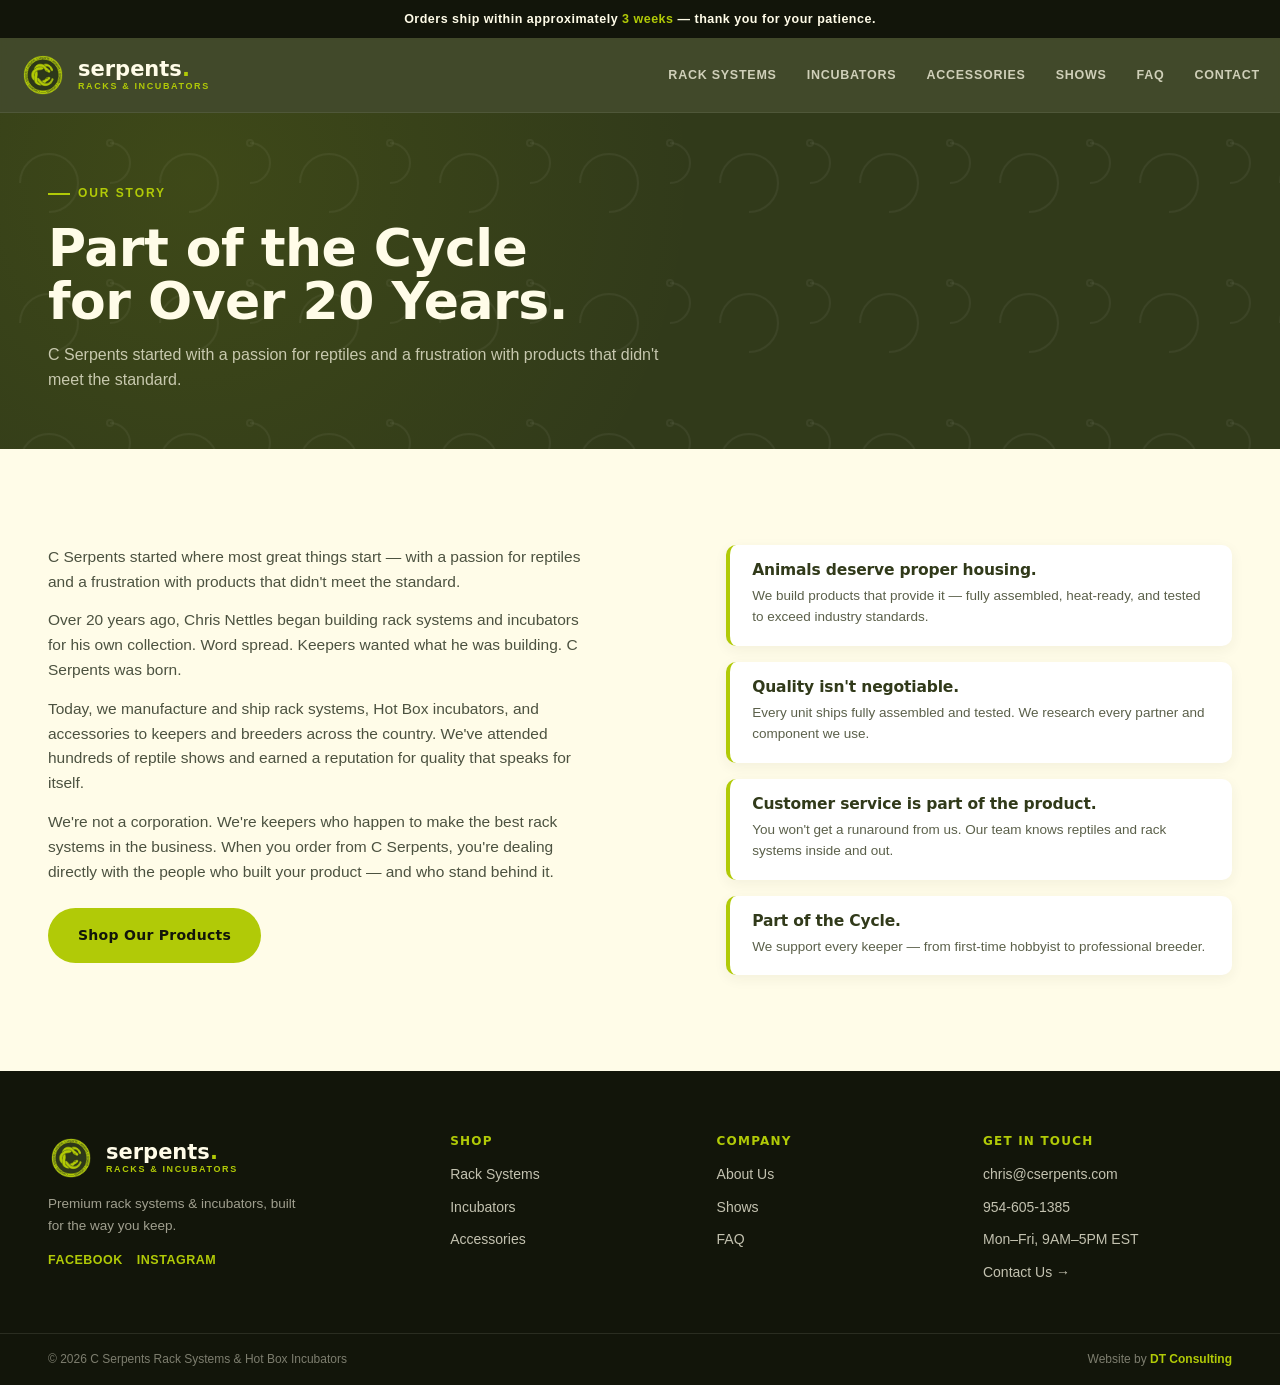
==== commit 6aa7be25: "Update about.html" ====
--- a/cserpents-site/about.html
+++ b/cserpents-site/about.html
@@ -3,17 +3,29 @@
 <head>
 <meta charset="UTF-8">
 <meta name="viewport" content="width=device-width, initial-scale=1.0, viewport-fit=cover">
-<meta name="theme-color" content="#ffffff">
+<meta name="theme-color" content="#313A1A">
 <meta name="apple-mobile-web-app-capable" content="yes">
 <meta name="apple-mobile-web-app-status-bar-style" content="default">
 <title>About C Serpents — Rack Systems & Incubators</title>
 <meta name="description" content="C Serpents has been manufacturing premium rack systems and incubators for reptile keepers for over 20 years.">
-<link rel="stylesheet" href="css/style.css">
+<link rel="preconnect" href="https://fonts.googleapis.com">
+<link rel="preconnect" href="https://fonts.gstatic.com" crossorigin>
+<link href="https://fonts.googleapis.com/css2?family=Baloo+2:wght@500;600;700;800&family=Plus+Jakarta+Sans:wght@400;500;600;700;800&display=swap" rel="stylesheet">
+<link rel="stylesheet" href="css/redesign.css">
 </head>
-<body><div class="announcement">Orders ship within approximately 3 weeks — thank you for your patience.</div>
+<body class="rd">
+
+<div class="announcement">Orders ship within approximately <strong>3 weeks</strong> &mdash; thank you for your patience.</div>
+
 <header class="site-header">
   <div class="container header-inner">
-    <a href="index.html" class="logo"><img src="images/logo.png" alt="C Serpents" height="44"></a>
+    <a href="index.html" class="brand">
+      <img src="images/logo.png" alt="C Serpents">
+      <span class="brand-text">
+        <span class="brand-name">serpents<span class="dot">.</span></span>
+        <span class="brand-tag">Racks &amp; Incubators</span>
+      </span>
+    </a>
     <nav class="main-nav">
       <a href="rack-systems.html">Rack Systems</a>
       <a href="incubators.html">Incubators</a>
@@ -33,37 +45,78 @@
     <a href="contact.html">Contact</a>
   </nav>
 </header>
-<section class="page-hero"><div class="container"><span class="label">Our Story</span><h1>Part of the Cycle<br>for Over 20 Years.</h1><p>C Serpents started with a passion for reptiles and a frustration with products that didn't meet the standard.</p></div></section>
+
+<section class="page-hero texture-dark">
+  <div class="container">
+    <span class="eyebrow">Our Story</span>
+    <h1>Part of the Cycle<br>for Over 20 Years.</h1>
+    <p>C Serpents started with a passion for reptiles and a frustration with products that didn't meet the standard.</p>
+  </div>
+</section>
+
 <section class="section"><div class="container about-inner">
   <div>
     <p>C Serpents started where most great things start &mdash; with a passion for reptiles and a frustration with products that didn't meet the standard.</p>
     <p>Over 20 years ago, Chris Nettles began building rack systems and incubators for his own collection. Word spread. Keepers wanted what he was building. C Serpents was born.</p>
     <p>Today, we manufacture and ship rack systems, Hot Box incubators, and accessories to keepers and breeders across the country. We've attended hundreds of reptile shows and earned a reputation for quality that speaks for itself.</p>
     <p>We're not a corporation. We're keepers who happen to make the best rack systems in the business. When you order from C Serpents, you're dealing directly with the people who built your product &mdash; and who stand behind it.</p>
-    <a href="rack-systems.html" class="btn btn-primary" style="margin-top:16px;">Shop Our Products</a>
+    <a href="rack-systems.html" class="btn btn-acid" style="margin-top:10px;">Shop Our Products</a>
   </div>
   <div>
     <div class="values-list">
-      <div class="value-item"><h4>Animals deserve proper housing.</h4><p>We build products that provide it &mdash; fully assembled, heat-ready, and tested to exceed industry standards.</p></div>
+      <div class="value-item"><h4>Animals deserve proper housing.</h4><p>We build products that provide it &mdash; fully assembled, heat&#8209;ready, and tested to exceed industry standards.</p></div>
       <div class="value-item"><h4>Quality isn't negotiable.</h4><p>Every unit ships fully assembled and tested. We research every partner and component we use.</p></div>
       <div class="value-item"><h4>Customer service is part of the product.</h4><p>You won't get a runaround from us. Our team knows reptiles and rack systems inside and out.</p></div>
-      <div class="value-item"><h4>Part of the Cycle.</h4><p>We support every keeper &mdash; from first-time hobbyist to professional breeder.</p></div>
+      <div class="value-item"><h4>Part of the Cycle.</h4><p>We support every keeper &mdash; from first&#8209;time hobbyist to professional breeder.</p></div>
     </div>
   </div>
 </div></section>
+
 <footer class="site-footer">
   <div class="container footer-inner">
     <div class="footer-brand">
-      <img src="images/logo.png" alt="C Serpents" height="48">
-      <span class="footer-tagline">Part of the Cycle</span>
-      <p>Thank you for visiting C Serpents. If you have any questions, don't hesitate to contact us.</p>
+      <a href="index.html" class="brand">
+        <img src="images/logo.png" alt="C Serpents">
+        <span class="brand-text">
+          <span class="brand-name">serpents<span class="dot">.</span></span>
+          <span class="brand-tag">Racks &amp; Incubators</span>
+        </span>
+      </a>
+      <p>Premium rack systems &amp; incubators, built for the way you keep.</p>
+      <div class="social-row">
+        <a href="https://www.facebook.com/C-Serpents-Reptiles-and-Racks-219701221396232/" target="_blank" rel="noopener">Facebook</a>
+        <a href="https://www.instagram.com/cserpents/" target="_blank" rel="noopener">Instagram</a>
+      </div>
     </div>
-    <div class="footer-links"><h4>Shop</h4><a href="rack-systems.html">Rack Systems</a><a href="incubators.html">Incubators</a><a href="accessories.html">Accessories</a></div>
-    <div class="footer-links"><h4>Company</h4><a href="about.html">About Us</a><a href="shows.html">Shows</a><a href="faq.html">FAQ</a><a href="contact.html">Contact</a></div>
-    <div class="footer-contact"><h4>Contact</h4><p>&#128231; chris@cserpents.com</p><p>&#128222; 954-605-1385</p><p>Mon&#8211;Fri 9AM&#8211;5PM EST</p><div class="social-links"><a href="https://www.facebook.com/C-Serpents-Reptiles-and-Racks-219701221396232/" target="_blank">Facebook</a><a href="https://www.instagram.com/cserpents/" target="_blank">Instagram</a></div></div>
+    <div class="footer-col">
+      <h4>Shop</h4>
+      <a href="rack-systems.html">Rack Systems</a>
+      <a href="incubators.html">Incubators</a>
+      <a href="accessories.html">Accessories</a>
+    </div>
+    <div class="footer-col">
+      <h4>Company</h4>
+      <a href="about.html">About Us</a>
+      <a href="shows.html">Shows</a>
+      <a href="faq.html">FAQ</a>
+    </div>
+    <div class="footer-col">
+      <h4>Get in Touch</h4>
+      <p>chris@cserpents.com</p>
+      <p>954-605-1385</p>
+      <p>Mon&ndash;Fri, 9AM&ndash;5PM EST</p>
+      <a href="contact.html">Contact Us &rarr;</a>
+    </div>
   </div>
-  <div class="footer-bottom"><div class="container"><span>&copy; 2025 C Serpents Rack Systems &amp; Hot Box Incubators</span><span>Website by <strong>DT Consulting</strong></span></div></div>
+  <div class="footer-bottom">
+    <div class="container">
+      <span>&copy; 2026 C Serpents Rack Systems &amp; Hot Box Incubators</span>
+      <span>Website by <strong>DT Consulting</strong></span>
+    </div>
+  </div>
 </footer>
+
 <script src="js/main.js"></script>
+<script src="js/snake-scroll.js" defer></script>
 </body>
 </html>
--- a/cserpents-site/css/redesign.css
+++ b/cserpents-site/css/redesign.css
@@ -0,0 +1,461 @@
+/* ==========================================================================
+   C SERPENTS — REDESIGN SYSTEM
+   Tokens sourced from brand book (vector fills, exact hex):
+   #313A1A deep / #B1CA07 acid / #DC3F39 ember / #3E3540 viper / #FFFCE8 ivory
+   ========================================================================== */
+
+*, *::before, *::after { box-sizing: border-box; margin: 0; padding: 0; }
+
+:root {
+  --deep:    #313A1A;
+  --deep-2:  #262d15;
+  --deep-3:  #1c2110;
+  --acid:    #B1CA07;
+  --acid-2:  #c9e60c;
+  --ember:   #DC3F39;
+  --viper:   #3E3540;
+  --ivory:   #FFFCE8;
+  --white:   #ffffff;
+  --ink:     #12150a;
+
+  --font-display: 'Baloo 2', system-ui, sans-serif;
+  --font-body: 'Plus Jakarta Sans', -apple-system, sans-serif;
+
+  --container: 1240px;
+}
+
+html { scroll-behavior: smooth; }
+
+body.rd {
+  font-family: var(--font-body);
+  background: var(--ivory);
+  color: var(--ink);
+  font-size: 16px;
+  line-height: 1.6;
+  overflow-x: hidden;
+}
+
+.rd img { max-width: 100%; display: block; }
+.rd a { color: inherit; text-decoration: none; }
+
+.rd .container { max-width: var(--container); margin: 0 auto; padding: 0 28px; }
+.rd .section { padding: 96px 0; position: relative; }
+.rd .section-tight { padding: 56px 0; }
+
+.rd h1, .rd h2, .rd h3, .rd h4 {
+  font-family: var(--font-display);
+  font-weight: 700;
+  line-height: 1.02;
+  letter-spacing: -0.01em;
+}
+
+.rd .eyebrow {
+  display: inline-flex;
+  align-items: center;
+  gap: 8px;
+  font-size: 12px;
+  font-weight: 700;
+  letter-spacing: 0.16em;
+  text-transform: uppercase;
+  color: var(--acid);
+  margin-bottom: 18px;
+}
+.rd .eyebrow::before {
+  content: '';
+  width: 22px; height: 2px;
+  background: var(--acid);
+  display: inline-block;
+}
+.rd .eyebrow.on-light { color: var(--deep); }
+.rd .eyebrow.on-light::before { background: var(--deep); }
+
+/* ── scale / coil texture ── */
+.rd .texture-dark {
+  background-color: var(--deep);
+  background-image:
+    radial-gradient(circle at 15% 20%, rgba(177,202,7,0.10), transparent 45%),
+    url("data:image/svg+xml,%3Csvg xmlns='http://www.w3.org/2000/svg' width='140' height='140' viewBox='0 0 140 140'%3E%3Cg fill='none' stroke='%23ffffff' stroke-opacity='0.05' stroke-width='2'%3E%3Cpath d='M20 70c0-16 13-29 29-29s29 13 29 29-13 29-29 29'/%3E%3Cpath d='M110 30c11 0 20 9 20 20s-9 20-20 20'/%3E%3Ccircle cx='110' cy='30' r='3'/%3E%3C/g%3E%3C/svg%3E");
+  background-size: auto, 140px 140px;
+}
+
+/* ── coil badge, the recurring signature mark ── */
+.rd .coil-badge {
+  position: relative;
+  width: 1px; height: 1px;
+}
+.rd .coil-badge svg { display: block; }
+
+/* ── buttons ── */
+.rd .btn {
+  display: inline-flex;
+  align-items: center;
+  gap: 8px;
+  padding: 14px 28px;
+  font-family: var(--font-display);
+  font-size: 14px;
+  font-weight: 600;
+  letter-spacing: 0.02em;
+  border-radius: 999px;
+  border: 2px solid transparent;
+  cursor: pointer;
+  transition: transform 0.18s ease, box-shadow 0.18s ease, background 0.18s ease, color 0.18s ease, border-color .18s ease;
+}
+.rd .btn-acid { background: var(--acid); color: var(--ink); }
+.rd .btn-acid:hover { background: var(--acid-2); transform: translateY(-2px); box-shadow: 0 10px 24px rgba(177,202,7,0.35); }
+.rd .btn-ghost-light { background: transparent; color: var(--ivory); border-color: rgba(255,252,232,0.4); }
+.rd .btn-ghost-light:hover { border-color: var(--acid); color: var(--acid); transform: translateY(-2px); }
+.rd .btn-ghost-dark { background: transparent; color: var(--deep); border-color: var(--deep); }
+.rd .btn-ghost-dark:hover { background: var(--deep); color: var(--ivory); transform: translateY(-2px); }
+.rd .btn:active { transform: translateY(0); }
+
+/* ── announcement ── */
+.rd .announcement {
+  background: var(--ink); color: var(--ivory);
+  text-align: center; padding: 9px 16px;
+  font-size: 12.5px; font-weight: 600; letter-spacing: 0.04em;
+}
+.rd .announcement strong { color: var(--acid); }
+
+/* ── header ── */
+.rd .site-header {
+  background: rgba(49,58,26,0.92);
+  backdrop-filter: blur(8px);
+  position: sticky; top: 0; z-index: 200;
+  border-bottom: 1px solid rgba(255,252,232,0.08);
+}
+.rd .header-inner { display: flex; align-items: center; justify-content: space-between; padding: 14px 0; }
+.rd .brand { display: flex; align-items: center; gap: 12px; }
+.rd .brand img { height: 46px; width: 46px; }
+.rd .brand-text { display: flex; flex-direction: column; line-height: 1.1; }
+.rd .brand-name { font-family: var(--font-display); font-size: 21px; font-weight: 700; color: var(--ivory); }
+.rd .brand-name .dot { color: var(--acid); }
+.rd .brand-tag { font-size: 9px; font-weight: 600; letter-spacing: 0.18em; text-transform: uppercase; color: var(--acid); margin-top: 1px; }
+
+.rd .main-nav { display: flex; gap: 30px; align-items: center; }
+.rd .main-nav a {
+  font-size: 12.5px; font-weight: 600;
+  letter-spacing: 0.06em; text-transform: uppercase;
+  color: rgba(255,252,232,0.75);
+  position: relative;
+  transition: color 0.2s;
+}
+.rd .main-nav a::after {
+  content: ''; position: absolute; bottom: -6px; left: 0;
+  width: 0; height: 2px; background: var(--acid);
+  transition: width 0.2s ease;
+}
+.rd .main-nav a:hover, .rd .main-nav a.active { color: var(--ivory); }
+.rd .main-nav a:hover::after, .rd .main-nav a.active::after { width: 100%; }
+
+.rd .menu-toggle { display: none; background: none; border: none; font-size: 22px; cursor: pointer; color: var(--ivory); }
+.rd .mobile-nav { display: none; flex-direction: column; padding: 18px 28px; gap: 16px; border-top: 1px solid rgba(255,252,232,0.1); background: var(--deep); }
+.rd .mobile-nav.open { display: flex; }
+.rd .mobile-nav a { font-size: 14px; font-weight: 600; color: var(--ivory); text-transform: uppercase; letter-spacing: 0.04em; }
+
+/* ── hero ── */
+.rd .hero { padding: 88px 0 110px; position: relative; overflow: hidden; }
+.rd .hero-inner { display: grid; grid-template-columns: 1.15fr 0.85fr; gap: 56px; align-items: center; position: relative; z-index: 2; }
+.rd .hero h1 {
+  font-size: clamp(40px, 6vw, 74px);
+  color: var(--ivory);
+  margin-bottom: 24px;
+}
+.rd .hero h1 .accent { color: var(--acid); }
+.rd .hero p.lede {
+  color: rgba(255,252,232,0.72);
+  font-size: 17px;
+  max-width: 480px;
+  margin-bottom: 34px;
+}
+.rd .hero-btns { display: flex; gap: 14px; flex-wrap: wrap; }
+
+.rd .hero-visual {
+  position: relative;
+  aspect-ratio: 1;
+  border-radius: 28px;
+  overflow: hidden;
+  border: 1px solid rgba(255,252,232,0.12);
+}
+.rd .hero-visual img { width: 100%; height: 100%; object-fit: cover; }
+.rd .hero-visual::after {
+  content: '';
+  position: absolute; inset: 0;
+  background: linear-gradient(160deg, transparent 40%, rgba(24,28,14,0.75) 100%);
+}
+.rd .hero-visual .ring {
+  position: absolute; bottom: 18px; left: 18px;
+  width: 74px; height: 74px; z-index: 2;
+  animation: spin 26s linear infinite;
+}
+@keyframes spin { to { transform: rotate(360deg); } }
+
+/* ── category cards ── */
+.rd .cat-grid { display: grid; grid-template-columns: repeat(3, 1fr); gap: 22px; }
+.rd .cat-card {
+  background: var(--deep-2);
+  border: 1px solid rgba(255,252,232,0.08);
+  border-radius: 20px;
+  padding: 30px 28px 28px;
+  display: flex; flex-direction: column;
+  transition: transform 0.25s ease, border-color 0.25s ease, background 0.25s ease;
+  position: relative;
+  overflow: hidden;
+}
+.rd .cat-card:hover { transform: translateY(-6px); border-color: var(--acid); background: var(--deep-3); }
+.rd .cat-card .cat-icon {
+  width: 52px; height: 52px; margin-bottom: 20px;
+  border-radius: 50%;
+  background: var(--acid);
+  display: flex; align-items: center; justify-content: center;
+  flex-shrink: 0;
+}
+.rd .cat-card .cat-icon svg { width: 26px; height: 26px; }
+.rd .cat-card h3 { color: var(--ivory); font-size: 21px; margin-bottom: 10px; }
+.rd .cat-card p { color: rgba(255,252,232,0.65); font-size: 14px; line-height: 1.6; margin-bottom: 22px; flex-grow: 1; }
+.rd .cat-card .cat-link {
+  font-family: var(--font-display); font-size: 13px; font-weight: 600;
+  color: var(--acid); display: inline-flex; align-items: center; gap: 6px;
+  letter-spacing: 0.02em;
+}
+.rd .cat-card:hover .cat-link { gap: 10px; }
+.rd .cat-card .cat-link { transition: gap 0.2s ease; }
+
+/* ── products ── */
+.rd .prod-grid { display: grid; grid-template-columns: repeat(4, 1fr); gap: 20px; }
+.rd .prod-card {
+  background: var(--white);
+  border-radius: 16px;
+  overflow: hidden;
+  border: 1px solid rgba(49,58,26,0.1);
+  transition: transform 0.2s ease, box-shadow 0.2s ease, border-color .2s ease;
+}
+.rd .prod-card:hover { transform: translateY(-5px); box-shadow: 0 16px 32px rgba(49,58,26,0.14); border-color: var(--acid); }
+.rd .prod-card .prod-img-wrap { aspect-ratio: 1; overflow: hidden; background: #eee; }
+.rd .prod-card img { width: 100%; height: 100%; object-fit: cover; transition: transform 0.4s ease; }
+.rd .prod-card:hover img { transform: scale(1.06); }
+.rd .prod-info { padding: 16px 18px 20px; }
+.rd .prod-info h4 { font-size: 14.5px; font-weight: 700; margin-bottom: 6px; line-height: 1.35; font-family: var(--font-body); }
+.rd .prod-price { font-family: var(--font-display); color: var(--deep); font-size: 18px; font-weight: 700; margin-bottom: 4px; }
+.rd .prod-info p { font-size: 12.5px; color: #6b6f5c; }
+
+/* ── shows ── */
+.rd .shows-list { display: flex; flex-direction: column; border-radius: 16px; overflow: hidden; border: 1px solid rgba(49,58,26,0.12); max-width: 680px; }
+.rd .show-item {
+  display: flex; justify-content: space-between; align-items: center;
+  padding: 18px 22px; background: var(--white);
+  border-bottom: 1px solid rgba(49,58,26,0.08);
+  transition: background 0.15s, padding-left 0.2s;
+}
+.rd .show-item:last-child { border-bottom: none; }
+.rd .show-item:hover { background: #f3f7dd; padding-left: 30px; }
+.rd .show-name { font-weight: 700; font-size: 15px; }
+.rd .show-date { font-size: 13px; color: var(--deep); font-weight: 700; background: rgba(177,202,7,0.25); padding: 5px 12px; border-radius: 999px; }
+
+/* ── mission / stats ── */
+.rd .mission-inner { display: grid; grid-template-columns: 1.1fr 0.9fr; gap: 64px; align-items: center; }
+.rd .mission-inner h2 { font-size: clamp(26px, 3.4vw, 40px); margin-bottom: 20px; color: var(--deep); }
+.rd .mission-inner p { color: #4c5240; font-size: 15.5px; margin-bottom: 14px; max-width: 520px; }
+.rd .stats-grid { display: grid; grid-template-columns: 1fr 1fr; gap: 16px; }
+.rd .stat {
+  background: var(--deep); border-radius: 18px; padding: 26px 22px;
+  transition: transform 0.2s ease;
+}
+.rd .stat:hover { transform: scale(1.03); }
+.rd .stat-num { font-family: var(--font-display); font-size: 34px; font-weight: 700; color: var(--acid); margin-bottom: 4px; }
+.rd .stat-label { font-size: 12.5px; color: rgba(255,252,232,0.7); text-transform: uppercase; letter-spacing: 0.05em; }
+
+/* ── testimonials ── */
+.rd .testi-grid { display: grid; grid-template-columns: repeat(3, 1fr); gap: 20px; }
+.rd .testi {
+  background: var(--white); border-radius: 16px; padding: 26px 24px;
+  border: 1px solid rgba(49,58,26,0.08);
+  transition: transform 0.2s ease, box-shadow 0.2s ease;
+}
+.rd .testi:hover { transform: translateY(-4px); box-shadow: 0 14px 28px rgba(49,58,26,0.1); }
+.rd .testi p { font-size: 14px; color: #383d2b; line-height: 1.65; margin-bottom: 14px; }
+.rd .testi cite { font-family: var(--font-display); font-size: 13px; font-weight: 700; color: var(--deep); font-style: normal; }
+
+/* ── footer ── */
+.rd .site-footer { background: var(--ink); color: var(--ivory); padding: 64px 0 0; }
+.rd .footer-inner { display: grid; grid-template-columns: 1.6fr 1fr 1fr 1.1fr; gap: 40px; padding-bottom: 40px; }
+.rd .footer-brand .brand { margin-bottom: 12px; }
+.rd .footer-brand p { font-size: 13.5px; color: rgba(255,252,232,0.6); max-width: 260px; margin-bottom: 14px; }
+.rd .footer-col h4 { font-family: var(--font-display); font-size: 12px; font-weight: 700; letter-spacing: 0.1em; text-transform: uppercase; color: var(--acid); margin-bottom: 16px; }
+.rd .footer-col a, .rd .footer-col p { display: block; font-size: 14px; color: rgba(255,252,232,0.75); margin-bottom: 10px; transition: color 0.15s; }
+.rd .footer-col a:hover { color: var(--acid); }
+.rd .social-row { display: flex; gap: 14px; margin-top: 6px; }
+.rd .social-row a { font-size: 12.5px; font-weight: 700; color: var(--acid); text-transform: uppercase; letter-spacing: 0.04em; }
+.rd .footer-bottom { border-top: 1px solid rgba(255,252,232,0.1); padding: 16px 0; }
+.rd .footer-bottom .container { display: flex; justify-content: space-between; flex-wrap: wrap; gap: 8px; }
+.rd .footer-bottom span { font-size: 12px; color: rgba(255,252,232,0.45); }
+.rd .footer-bottom strong { color: var(--acid); }
+
+/* ── scroll reveal (reuses existing IntersectionObserver hook) ── */
+.rd .fade-up { opacity: 0; transform: translateY(24px); transition: opacity 0.6s ease, transform 0.6s ease; }
+.rd .fade-up.visible { opacity: 1; transform: translateY(0); }
+.rd .fade-up:nth-child(2) { transition-delay: 0.08s; }
+.rd .fade-up:nth-child(3) { transition-delay: 0.16s; }
+.rd .fade-up:nth-child(4) { transition-delay: 0.24s; }
+
+.rd .hero-animate { opacity: 0; transform: translateY(20px); animation: heroIn 0.7s ease forwards; }
+.rd .hero-animate:nth-child(1) { animation-delay: 0.05s; }
+.rd .hero-animate:nth-child(2) { animation-delay: 0.15s; }
+.rd .hero-animate:nth-child(3) { animation-delay: 0.25s; }
+@keyframes heroIn { to { opacity: 1; transform: translateY(0); } }
+
+/* ── divider with coil mark ── */
+.rd .coil-divider { display: flex; align-items: center; justify-content: center; padding: 6px 0; }
+.rd .coil-divider svg { width: 34px; height: 34px; opacity: 0.5; }
+
+/* ── responsive ── */
+@media (max-width: 1024px) {
+  .rd .prod-grid { grid-template-columns: repeat(2, 1fr); }
+  .rd .testi-grid { grid-template-columns: 1fr; }
+  .rd .footer-inner { grid-template-columns: 1fr 1fr; }
+}
+@media (max-width: 860px) {
+  .rd .hero-inner { grid-template-columns: 1fr; }
+  .rd .hero-visual { max-width: 380px; }
+  .rd .cat-grid { grid-template-columns: 1fr; }
+  .rd .mission-inner { grid-template-columns: 1fr; }
+  .rd .main-nav { display: none; }
+  .rd .menu-toggle { display: block; }
+}
+@media (max-width: 560px) {
+  .rd .prod-grid { grid-template-columns: 1fr 1fr; }
+  .rd .stats-grid { grid-template-columns: 1fr 1fr; }
+  .rd .footer-inner { grid-template-columns: 1fr; }
+  .rd .testi-grid { grid-template-columns: 1fr; }
+  .rd .section { padding: 64px 0; }
+}
+
+/* ==========================================================================
+   INNER-PAGE COMPONENTS
+   (rack-systems, incubators, accessories, about, contact, faq, shows)
+   ========================================================================== */
+
+/* ── inner page hero (shorter than home hero) ── */
+.rd .page-hero { padding: 64px 0 56px; }
+.rd .page-hero h1 {
+  font-size: clamp(32px, 4.2vw, 52px);
+  color: var(--ivory);
+  margin-bottom: 14px;
+}
+.rd .page-hero p {
+  color: rgba(255,252,232,0.72);
+  font-size: 16px;
+  max-width: 620px;
+}
+
+/* ── generic label (legacy alias for eyebrow) ── */
+.rd .label {
+  display: inline-flex; align-items: center; gap: 8px;
+  font-size: 12px; font-weight: 700; letter-spacing: 0.16em;
+  text-transform: uppercase; color: var(--acid); margin-bottom: 14px;
+}
+.rd .label::before { content: ''; width: 22px; height: 2px; background: var(--acid); display: inline-block; }
+.rd .page-hero .label { color: var(--acid); }
+
+/* ── full utility product grid (accessories/incubators/rack-systems) ── */
+.rd .product-grid-full { display: grid; grid-template-columns: repeat(auto-fill, minmax(250px, 1fr)); gap: 20px; }
+.rd .product-card {
+  background: var(--white); border-radius: 16px; overflow: hidden;
+  border: 1px solid rgba(49,58,26,0.1); display: block; text-decoration: none; color: inherit;
+  transition: transform 0.2s ease, box-shadow 0.2s ease, border-color 0.2s ease;
+}
+.rd .product-card:hover { transform: translateY(-5px); box-shadow: 0 16px 32px rgba(49,58,26,0.14); border-color: var(--acid); }
+.rd .product-card img { width: 100%; aspect-ratio: 1; object-fit: cover; }
+.rd .product-info { padding: 16px 18px 20px; }
+.rd .product-info h4 { font-size: 15px; font-weight: 700; margin-bottom: 6px; line-height: 1.35; }
+.rd .product-price { font-family: var(--font-display); color: var(--deep); font-size: 18px; font-weight: 700; margin-bottom: 6px; }
+.rd .product-info p { font-size: 12.5px; color: #6b6f5c; margin-bottom: 10px; }
+
+/* ── order form toggle (rack-systems product cards) ── */
+.rd .product-order-link {
+  background: none; border: none; padding: 0; margin-top: 4px;
+  font-family: var(--font-display); font-size: 12.5px; font-weight: 700;
+  color: var(--deep); cursor: pointer; text-decoration: underline; text-underline-offset: 2px;
+}
+.rd .product-order-link:hover { color: var(--acid); }
+.rd .order-form { display: none; padding: 14px 0 4px; }
+.rd .order-form.open { display: block; animation: fadeIn 0.3s ease; }
+.rd .order-form form { display: flex; flex-direction: column; gap: 8px; }
+.rd .order-form input, .rd .order-form textarea {
+  font-family: var(--font-body); font-size: 13px; padding: 9px 12px;
+  border: 1px solid rgba(49,58,26,0.18); border-radius: 8px; background: var(--ivory);
+  color: var(--ink); resize: vertical;
+}
+.rd .order-form input:focus, .rd .order-form textarea:focus { outline: none; border-color: var(--acid); }
+.rd .order-btn-sm {
+  font-family: var(--font-display); font-size: 13px; font-weight: 700;
+  background: var(--deep); color: var(--ivory); border: none; border-radius: 8px;
+  padding: 10px 16px; cursor: pointer; transition: background 0.15s;
+}
+.rd .order-btn-sm:hover { background: var(--ink); }
+
+/* ── filter bar (rack-systems) ── */
+.rd .filter-bar { display: flex; gap: 10px; flex-wrap: wrap; margin-bottom: 26px; }
+.rd .filter-btn {
+  font-family: var(--font-display); font-size: 13px; font-weight: 600;
+  padding: 9px 20px; border-radius: 999px; border: 2px solid var(--deep);
+  background: transparent; color: var(--deep); cursor: pointer; transition: all 0.15s ease;
+}
+.rd .filter-btn:hover { border-color: var(--acid); }
+.rd .filter-btn.active { background: var(--deep); color: var(--ivory); }
+
+/* ── info box callout (incubators, faq) ── */
+.rd .info-box {
+  background: rgba(177,202,7,0.16); border: 1px solid rgba(177,202,7,0.4);
+  border-radius: 14px; padding: 20px 24px; margin-top: 30px; max-width: 640px;
+}
+.rd .info-box h4 { font-size: 15px; margin-bottom: 8px; color: var(--deep); }
+.rd .info-box p { font-size: 14px; color: #3a3f2c; line-height: 1.6; }
+.rd .info-box a { color: var(--deep); font-weight: 700; text-decoration: underline; }
+
+/* ── about page ── */
+.rd .about-inner { display: grid; grid-template-columns: 1.1fr 0.9fr; gap: 60px; align-items: start; }
+.rd .about-inner p { color: #4c5240; font-size: 15.5px; margin-bottom: 14px; max-width: 540px; }
+.rd .values-list { display: flex; flex-direction: column; gap: 16px; }
+.rd .value-item {
+  background: var(--white); border-left: 4px solid var(--acid);
+  border-radius: 10px; padding: 18px 22px; box-shadow: 0 4px 14px rgba(49,58,26,0.06);
+}
+.rd .value-item h4 { font-size: 15.5px; margin-bottom: 6px; color: var(--deep); }
+.rd .value-item p { font-size: 13.5px; color: #5b604a; margin: 0; }
+
+/* ── contact page ── */
+.rd .contact-grid { display: grid; grid-template-columns: 1.1fr 0.9fr; gap: 56px; align-items: start; }
+.rd .form-group { margin-bottom: 16px; }
+.rd .form-group label { display: block; font-size: 13px; font-weight: 700; color: var(--deep); margin-bottom: 6px; }
+.rd .form-group input, .rd .form-group textarea {
+  width: 100%; font-family: var(--font-body); font-size: 14.5px; padding: 12px 14px;
+  border: 1px solid rgba(49,58,26,0.2); border-radius: 10px; background: var(--white); color: var(--ink);
+}
+.rd .form-group textarea { min-height: 120px; resize: vertical; }
+.rd .form-group input:focus, .rd .form-group textarea:focus { outline: none; border-color: var(--acid); box-shadow: 0 0 0 3px rgba(177,202,7,0.2); }
+.rd .contact-detail { display: flex; gap: 14px; align-items: flex-start; margin-bottom: 20px; font-size: 14.5px; }
+.rd .contact-detail span:first-child { font-size: 20px; }
+.rd .contact-detail strong { display: block; color: var(--deep); font-size: 13px; text-transform: uppercase; letter-spacing: 0.04em; margin-bottom: 2px; }
+.rd .contact-detail a { color: var(--ink); }
+.rd .contact-detail a:hover { color: var(--acid); }
+.rd .social-btn-row { display: flex; gap: 10px; margin-top: 6px; }
+
+/* ── FAQ accordion ── */
+.rd .faq-list { display: flex; flex-direction: column; border-radius: 16px; overflow: hidden; border: 1px solid rgba(49,58,26,0.12); }
+.rd .faq-item { background: var(--white); border-bottom: 1px solid rgba(49,58,26,0.08); }
+.rd .faq-item:last-child { border-bottom: none; }
+.rd .faq-q {
+  display: flex; justify-content: space-between; align-items: center;
+  padding: 18px 22px; font-weight: 700; font-size: 15px; cursor: pointer; user-select: none;
+}
+.rd .faq-icon { font-size: 20px; color: var(--acid); transition: transform 0.2s ease; }
+.rd .faq-q.open .faq-icon { transform: rotate(45deg); }
+.rd .faq-a { display: none; padding: 0 22px 20px; }
+.rd .faq-a.open { display: block; animation: fadeIn 0.25s ease; }
+.rd .faq-a p { font-size: 14px; color: #4c5240; line-height: 1.65; }
+
+/* ── responsive: inner pages ── */
+@media (max-width: 860px) {
+  .rd .about-inner { grid-template-columns: 1fr; }
+  .rd .contact-grid { grid-template-columns: 1fr; }
+}
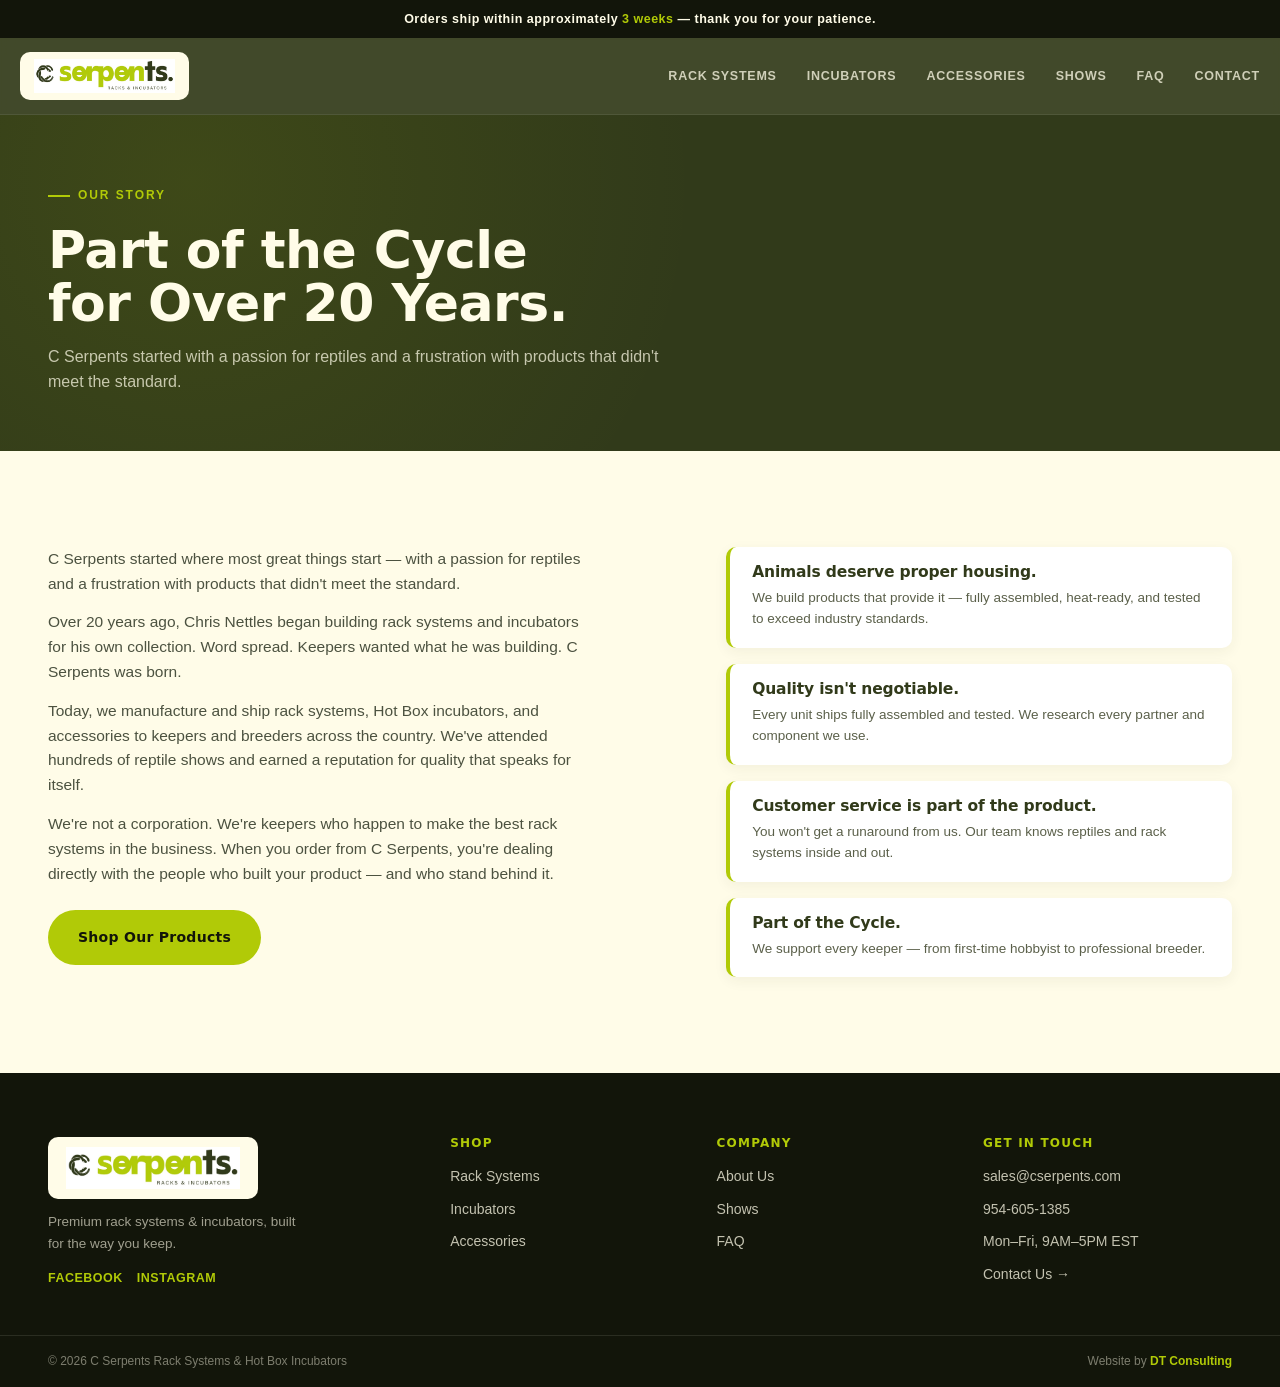
==== commit f315c292: "Update about.html" ====
--- a/cserpents-site/about.html
+++ b/cserpents-site/about.html
@@ -8,9 +8,6 @@
 <meta name="apple-mobile-web-app-status-bar-style" content="default">
 <title>About C Serpents — Rack Systems & Incubators</title>
 <meta name="description" content="C Serpents has been manufacturing premium rack systems and incubators for reptile keepers for over 20 years.">
-<link rel="preconnect" href="https://fonts.googleapis.com">
-<link rel="preconnect" href="https://fonts.gstatic.com" crossorigin>
-<link href="https://fonts.googleapis.com/css2?family=Baloo+2:wght@500;600;700;800&family=Plus+Jakarta+Sans:wght@400;500;600;700;800&display=swap" rel="stylesheet">
 <link rel="stylesheet" href="css/redesign.css">
 </head>
 <body class="rd">
@@ -20,11 +17,7 @@
 <header class="site-header">
   <div class="container header-inner">
     <a href="index.html" class="brand">
-      <img src="images/logo.png" alt="C Serpents">
-      <span class="brand-text">
-        <span class="brand-name">serpents<span class="dot">.</span></span>
-        <span class="brand-tag">Racks &amp; Incubators</span>
-      </span>
+      <span class="logo-chip"><img src="images/logo-horizontal.png" alt="C Serpents Racks &amp; Incubators"></span>
     </a>
     <nav class="main-nav">
       <a href="rack-systems.html">Rack Systems</a>
@@ -76,11 +69,7 @@
   <div class="container footer-inner">
     <div class="footer-brand">
       <a href="index.html" class="brand">
-        <img src="images/logo.png" alt="C Serpents">
-        <span class="brand-text">
-          <span class="brand-name">serpents<span class="dot">.</span></span>
-          <span class="brand-tag">Racks &amp; Incubators</span>
-        </span>
+        <span class="logo-chip"><img src="images/logo-horizontal.png" alt="C Serpents Racks &amp; Incubators"></span>
       </a>
       <p>Premium rack systems &amp; incubators, built for the way you keep.</p>
       <div class="social-row">
@@ -102,7 +91,7 @@
     </div>
     <div class="footer-col">
       <h4>Get in Touch</h4>
-      <p>chris@cserpents.com</p>
+      <p>sales@cserpents.com</p>
       <p>954-605-1385</p>
       <p>Mon&ndash;Fri, 9AM&ndash;5PM EST</p>
       <a href="contact.html">Contact Us &rarr;</a>
--- a/cserpents-site/css/redesign.css
+++ b/cserpents-site/css/redesign.css
@@ -5,6 +5,64 @@
    ========================================================================== */
 
 *, *::before, *::after { box-sizing: border-box; margin: 0; padding: 0; }
+
+/* ── official brand fonts (self-hosted, provided by client) ── */
+@font-face {
+  font-family: 'Mary Goods';
+  src: url('fonts/MaryGoods-Regular.woff2') format('woff2');
+  font-weight: 400 800;
+  font-style: normal;
+  font-display: swap;
+}
+@font-face {
+  font-family: 'Juturu';
+  src: url('fonts/Juturu-Extralight.woff2') format('woff2');
+  font-weight: 200;
+  font-style: normal;
+  font-display: swap;
+}
+@font-face {
+  font-family: 'Juturu';
+  src: url('fonts/Juturu-Light.woff2') format('woff2');
+  font-weight: 300;
+  font-style: normal;
+  font-display: swap;
+}
+@font-face {
+  font-family: 'Juturu';
+  src: url('fonts/Juturu-Regular.woff2') format('woff2');
+  font-weight: 400;
+  font-style: normal;
+  font-display: swap;
+}
+@font-face {
+  font-family: 'Juturu';
+  src: url('fonts/Juturu-Medium.woff2') format('woff2');
+  font-weight: 500;
+  font-style: normal;
+  font-display: swap;
+}
+@font-face {
+  font-family: 'Juturu';
+  src: url('fonts/Juturu-Bold.woff2') format('woff2');
+  font-weight: 700;
+  font-style: normal;
+  font-display: swap;
+}
+@font-face {
+  font-family: 'Juturu';
+  src: url('fonts/Juturu-Extrabold.woff2') format('woff2');
+  font-weight: 800;
+  font-style: normal;
+  font-display: swap;
+}
+@font-face {
+  font-family: 'Juturu';
+  src: url('fonts/Juturu-Black.woff2') format('woff2');
+  font-weight: 900;
+  font-style: normal;
+  font-display: swap;
+}
 
 :root {
   --deep:    #313A1A;
@@ -18,8 +76,8 @@
   --white:   #ffffff;
   --ink:     #12150a;
 
-  --font-display: 'Baloo 2', system-ui, sans-serif;
-  --font-body: 'Plus Jakarta Sans', -apple-system, sans-serif;
+  --font-display: 'Mary Goods', 'Juturu', system-ui, sans-serif;
+  --font-body: 'Juturu', -apple-system, sans-serif;
 
   --container: 1240px;
 }
@@ -74,8 +132,10 @@
   background-color: var(--deep);
   background-image:
     radial-gradient(circle at 15% 20%, rgba(177,202,7,0.10), transparent 45%),
-    url("data:image/svg+xml,%3Csvg xmlns='http://www.w3.org/2000/svg' width='140' height='140' viewBox='0 0 140 140'%3E%3Cg fill='none' stroke='%23ffffff' stroke-opacity='0.05' stroke-width='2'%3E%3Cpath d='M20 70c0-16 13-29 29-29s29 13 29 29-13 29-29 29'/%3E%3Cpath d='M110 30c11 0 20 9 20 20s-9 20-20 20'/%3E%3Ccircle cx='110' cy='30' r='3'/%3E%3C/g%3E%3C/svg%3E");
-  background-size: auto, 140px 140px;
+    url("images/scale-pattern.jpg");
+  background-blend-mode: normal, multiply;
+  background-size: auto, 340px 340px;
+  background-repeat: repeat, repeat;
 }
 
 /* ── coil badge, the recurring signature mark ── */
@@ -131,6 +191,19 @@
 .rd .brand-name .dot { color: var(--acid); }
 .rd .brand-tag { font-size: 9px; font-weight: 600; letter-spacing: 0.18em; text-transform: uppercase; color: var(--acid); margin-top: 1px; }
 
+/* ── official horizontal logo lockup (single approved asset, never rebuilt from text) ── */
+.rd .logo-chip {
+  background: var(--ivory);
+  border-radius: 10px;
+  padding: 7px 14px;
+  display: inline-flex;
+  align-items: center;
+  line-height: 0;
+}
+.rd .logo-chip img { height: 34px; width: auto; display: block; }
+.rd .site-footer .logo-chip { padding: 10px 18px; }
+.rd .site-footer .logo-chip img { height: 42px; }
+
 .rd .main-nav { display: flex; gap: 30px; align-items: center; }
 .rd .main-nav a {
   font-size: 12.5px; font-weight: 600;
@@ -327,6 +400,8 @@
   .rd .footer-inner { grid-template-columns: 1fr; }
   .rd .testi-grid { grid-template-columns: 1fr; }
   .rd .section { padding: 64px 0; }
+  .rd .show-item { flex-wrap: wrap; gap: 8px; }
+  .rd .show-date { white-space: normal; }
 }
 
 /* ==========================================================================
@@ -381,7 +456,7 @@
 .rd .order-form.open { display: block; animation: fadeIn 0.3s ease; }
 .rd .order-form form { display: flex; flex-direction: column; gap: 8px; }
 .rd .order-form input, .rd .order-form textarea {
-  font-family: var(--font-body); font-size: 13px; padding: 9px 12px;
+  width: 100%; font-family: var(--font-body); font-size: 13px; padding: 9px 12px;
   border: 1px solid rgba(49,58,26,0.18); border-radius: 8px; background: var(--ivory);
   color: var(--ink); resize: vertical;
 }
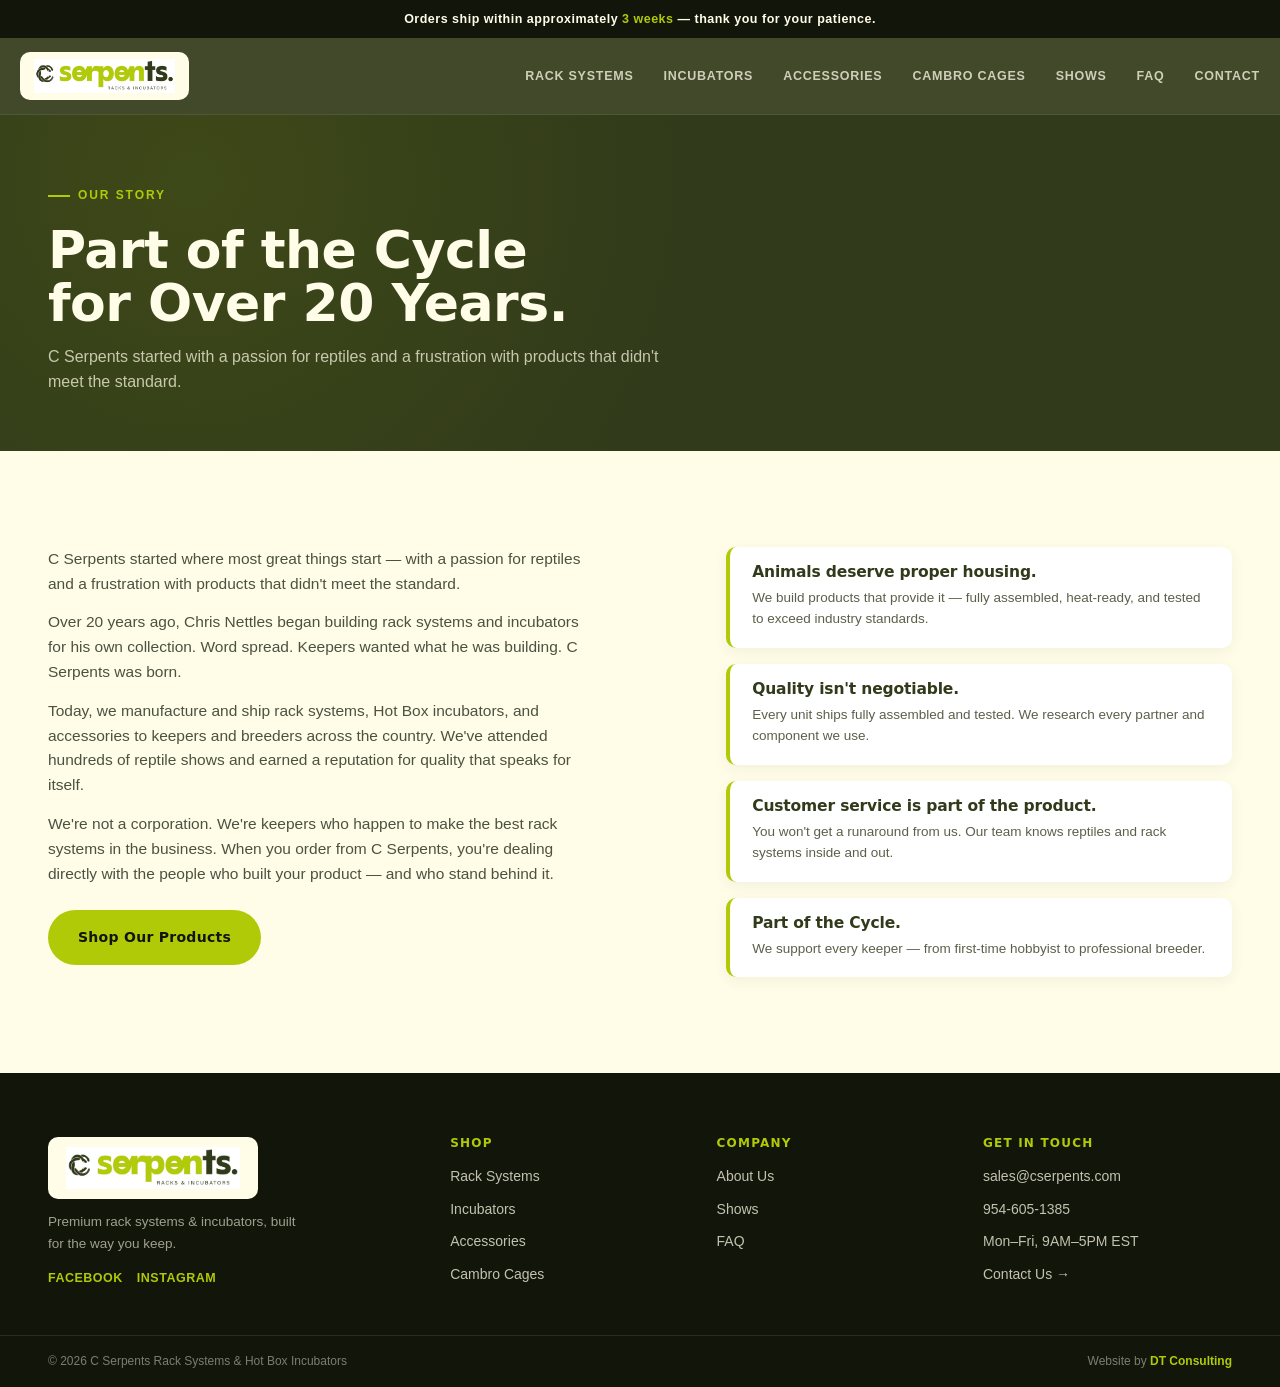
==== commit f1aadaf6: "Update about.html" ====
--- a/cserpents-site/about.html
+++ b/cserpents-site/about.html
@@ -9,6 +9,10 @@
 <title>About C Serpents — Rack Systems & Incubators</title>
 <meta name="description" content="C Serpents has been manufacturing premium rack systems and incubators for reptile keepers for over 20 years.">
 <link rel="stylesheet" href="css/redesign.css">
+<link rel="icon" href="/favicon.ico" sizes="any">
+<link rel="icon" type="image/png" sizes="32x32" href="images/favicon-32.png">
+<link rel="icon" type="image/png" sizes="16x16" href="images/favicon-16.png">
+<link rel="apple-touch-icon" sizes="180x180" href="images/favicon-180.png">
 </head>
 <body class="rd">
 
@@ -23,6 +27,7 @@
       <a href="rack-systems.html">Rack Systems</a>
       <a href="incubators.html">Incubators</a>
       <a href="accessories.html">Accessories</a>
+      <a href="cambro-cages.html">Cambro Cages</a>
       <a href="shows.html">Shows</a>
       <a href="faq.html">FAQ</a>
       <a href="contact.html">Contact</a>
@@ -33,6 +38,7 @@
     <a href="rack-systems.html">Rack Systems</a>
     <a href="incubators.html">Incubators</a>
     <a href="accessories.html">Accessories</a>
+    <a href="cambro-cages.html">Cambro Cages</a>
     <a href="shows.html">Shows</a>
     <a href="faq.html">FAQ</a>
     <a href="contact.html">Contact</a>
@@ -82,6 +88,7 @@
       <a href="rack-systems.html">Rack Systems</a>
       <a href="incubators.html">Incubators</a>
       <a href="accessories.html">Accessories</a>
+      <a href="cambro-cages.html">Cambro Cages</a>
     </div>
     <div class="footer-col">
       <h4>Company</h4>
--- a/cserpents-site/css/redesign.css
+++ b/cserpents-site/css/redesign.css
@@ -400,8 +400,8 @@
   .rd .footer-inner { grid-template-columns: 1fr; }
   .rd .testi-grid { grid-template-columns: 1fr; }
   .rd .section { padding: 64px 0; }
-  .rd .show-item { flex-wrap: wrap; gap: 8px; }
-  .rd .show-date { white-space: normal; }
+  .rd .show-item { flex-direction: column; align-items: flex-start; gap: 10px; }
+  .rd .show-date { white-space: normal; align-self: flex-start; }
 }
 
 /* ==========================================================================
@@ -534,3 +534,28 @@
   .rd .about-inner { grid-template-columns: 1fr; }
   .rd .contact-grid { grid-template-columns: 1fr; }
 }
+
+/* ── community section (home) ── */
+.rd .community-grid { display: grid; grid-template-columns: repeat(3, 1fr); gap: 22px; }
+.rd .community-card {
+  position: relative;
+  border-radius: 20px;
+  overflow: hidden;
+  aspect-ratio: 4 / 5;
+  box-shadow: 0 10px 26px rgba(49,58,26,0.14);
+  transition: transform 0.25s ease, box-shadow 0.25s ease;
+}
+.rd .community-card:hover { transform: translateY(-6px); box-shadow: 0 18px 34px rgba(49,58,26,0.22); }
+.rd .community-card img { width: 100%; height: 100%; object-fit: cover; }
+.rd .community-card-text {
+  position: absolute; left: 0; right: 0; bottom: 0;
+  padding: 22px 20px 20px;
+  background: linear-gradient(0deg, rgba(18,21,10,0.92) 10%, rgba(18,21,10,0.55) 55%, transparent 100%);
+}
+.rd .community-card-text h4 { font-size: 17px; color: var(--ivory); margin-bottom: 5px; }
+.rd .community-card-text p { font-size: 13px; color: rgba(255,252,232,0.8); line-height: 1.5; margin: 0; }
+
+@media (max-width: 860px) {
+  .rd .community-grid { grid-template-columns: 1fr; }
+  .rd .community-card { aspect-ratio: 16 / 10; }
+}
